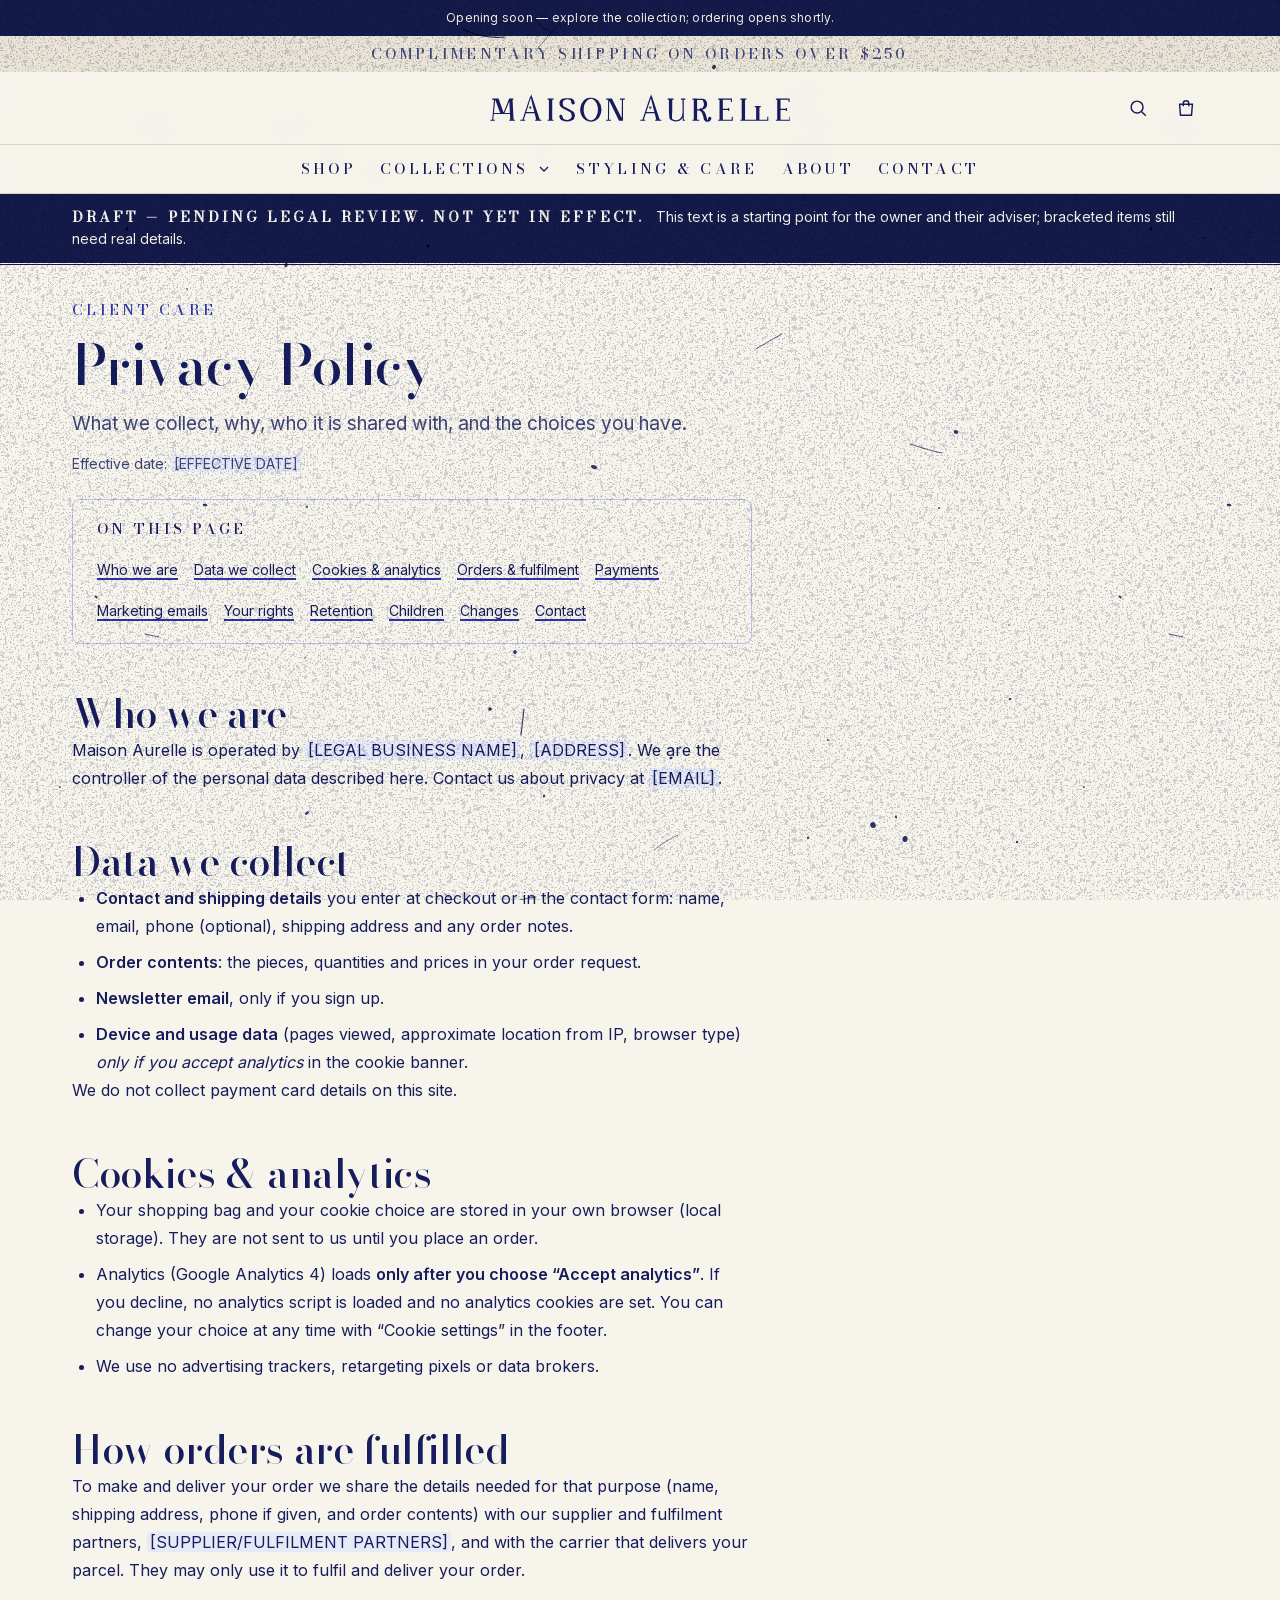
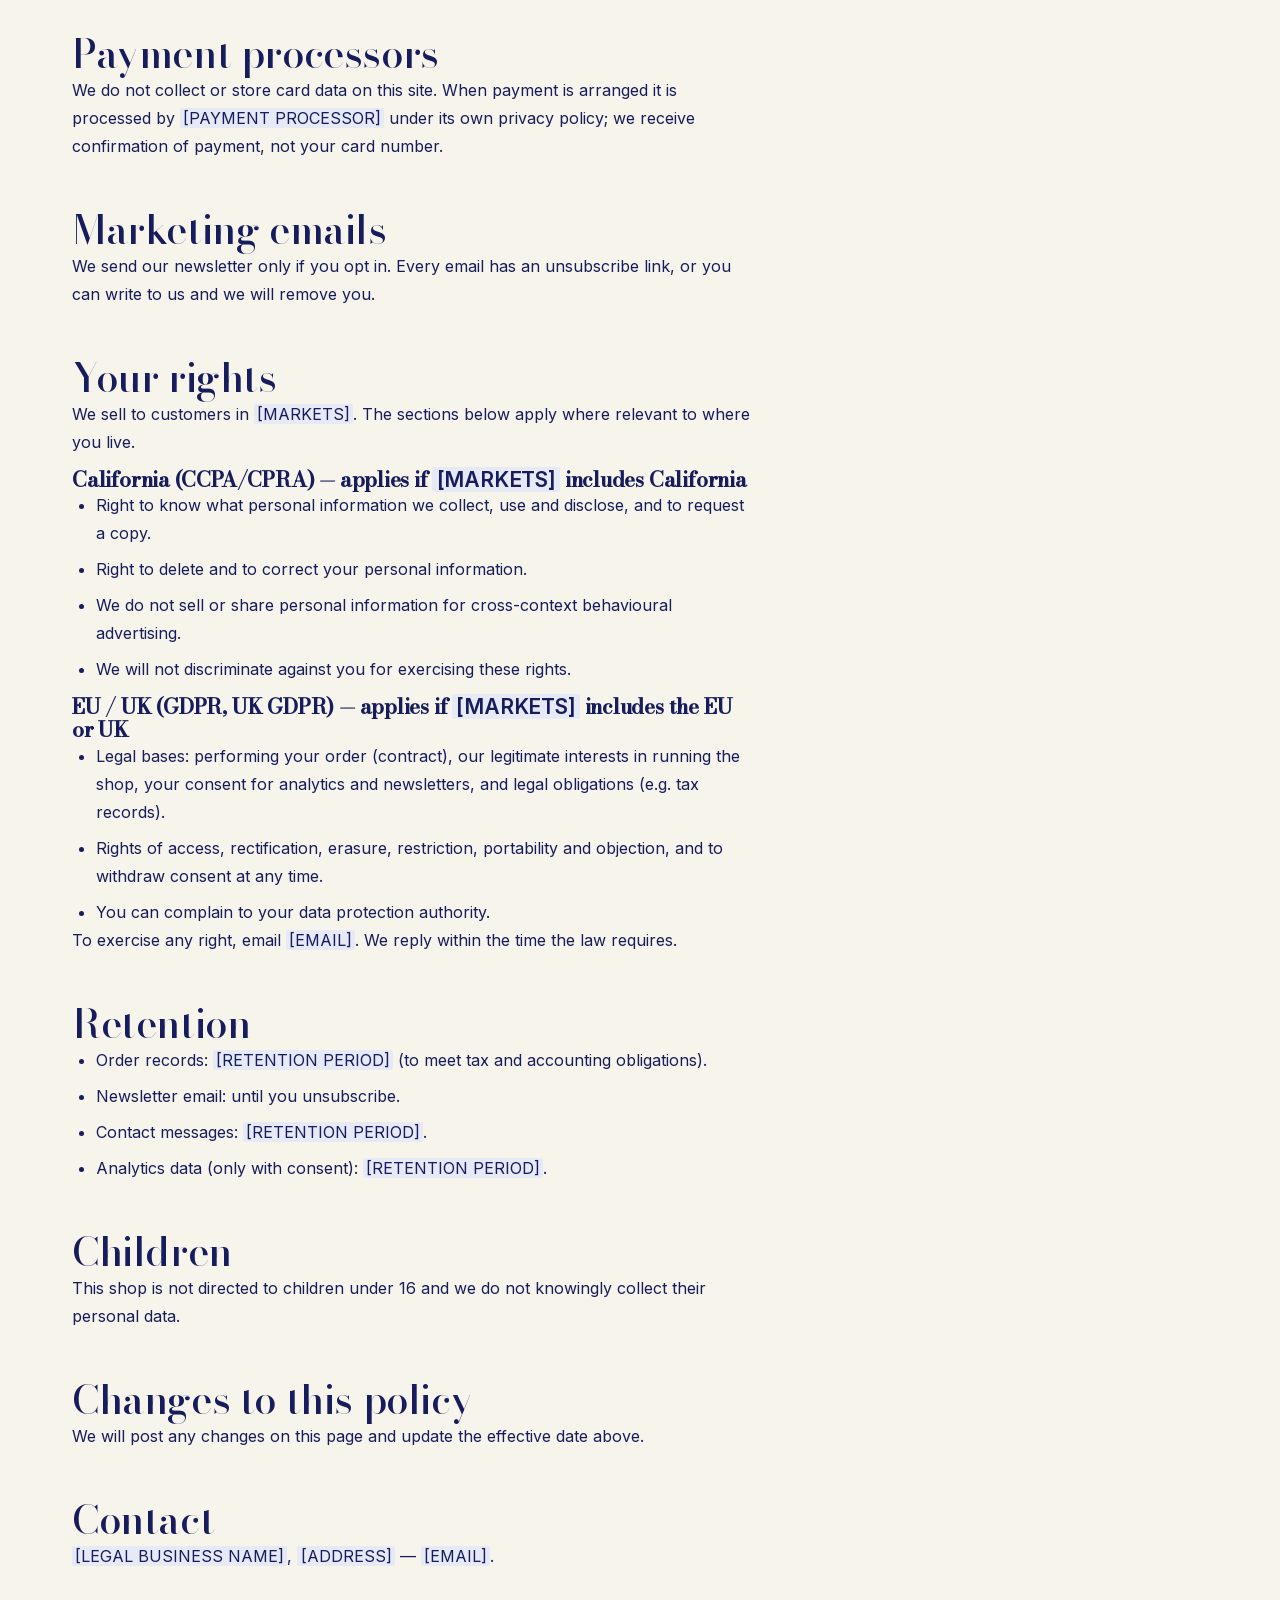
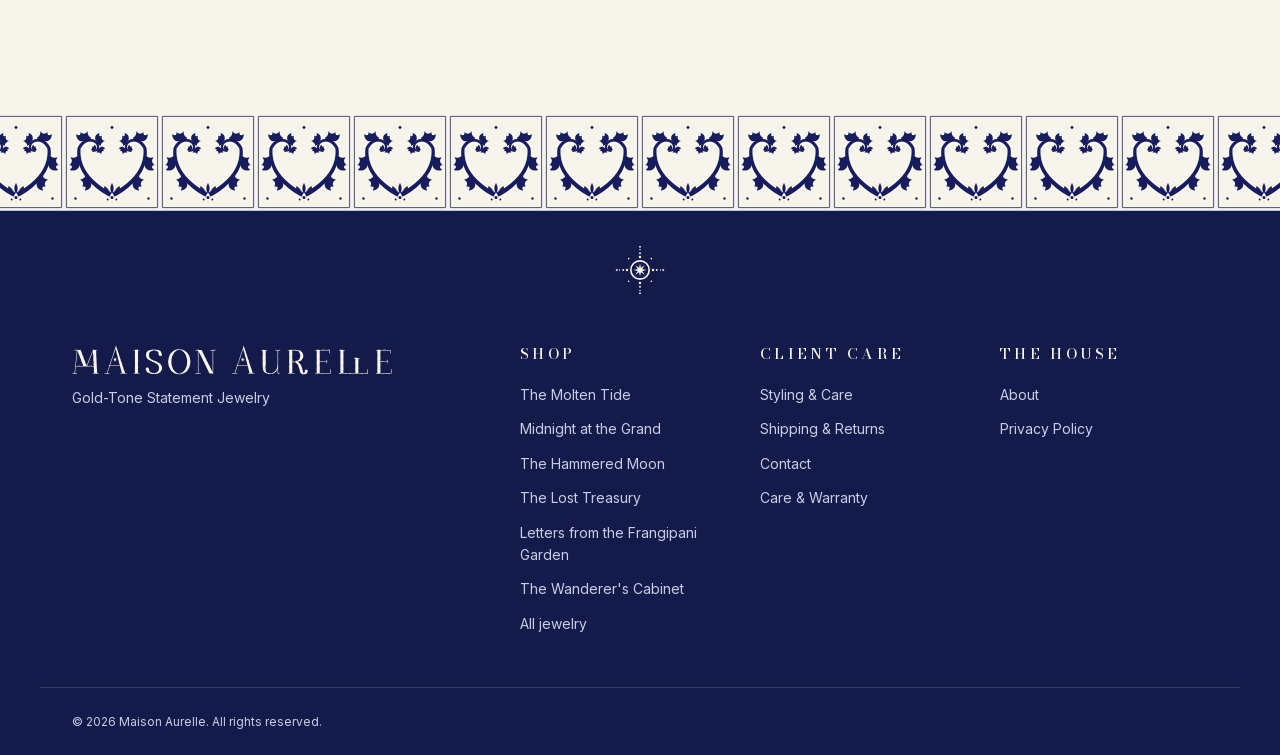
==== privacy.html @ 1a31772e "Maison Aurelle storefront: The Gilded Hour (pre-launch, ordering closed, noindex) Co-Authored-By: Cl" ====
<!doctype html>
<html lang="en" data-theme="cobalt">
<head>
  <meta charset="utf-8">
  <meta name="viewport" content="width=device-width, initial-scale=1">
  <meta name="robots" content="noindex, nofollow" data-indexable-lock>
  <!-- Draft: remove this noindex (and the banner below) when config.privacyDraft is set to false after legal review -->
  <meta name="robots" content="noindex" data-privacy-draft>
  <title>Privacy Policy | Maison Aurelle</title>
  <meta name="description" content="How Maison Aurelle handles your data: what we collect for orders and newsletters, cookie and analytics consent, your privacy rights and how to reach us.">
  <meta property="og:site_name" content="Maison Aurelle">
  <meta property="og:title" content="Privacy Policy | Maison Aurelle">
  <meta property="og:description" content="How Maison Aurelle handles your data: what we collect for orders and newsletters, cookie and analytics consent, your privacy rights and how to reach us.">
  <meta property="og:type" content="website">
  <meta property="og:image" content="assets/img/og-image.png">
  <meta property="og:image:width" content="1200">
  <meta property="og:image:height" content="630">
  <meta property="og:image:alt" content="Maison Aurelle — gold-tone statement jewelry">
  <meta name="twitter:card" content="summary_large_image">
  <meta name="twitter:image" content="assets/img/og-image.png">
  <meta name="twitter:title" content="Privacy Policy | Maison Aurelle">
  <meta name="twitter:description" content="How Maison Aurelle handles your data: what we collect for orders and newsletters, cookie and analytics consent, your privacy rights and how to reach us.">
  <meta name="theme-color" content="#F7F4EC">
  <link rel="icon" href="favicon.ico" sizes="any">
  <link rel="icon" type="image/png" sizes="32x32" href="favicon-32x32.png">
  <link rel="icon" type="image/png" sizes="16x16" href="favicon-16x16.png">
  <link rel="apple-touch-icon" sizes="180x180" href="apple-touch-icon.png">
  <link rel="manifest" href="site.webmanifest">
  <!-- Self-hosted fonts (assets/css/fonts.css); the two used above the fold are preloaded. -->
  <link rel="preload" as="font" type="font/woff2" href="assets/fonts/bodoni-moda-latin.woff2" crossorigin>
  <link rel="preload" as="font" type="font/woff2" href="assets/fonts/inter-latin.woff2" crossorigin>
  <link rel="stylesheet" href="assets/css/fonts.css">
  <link rel="stylesheet" href="assets/css/tokens.css">
  <link rel="stylesheet" href="assets/css/styles.css">
</head>
<body data-description="How Maison Aurelle handles your data: what we collect for orders and newsletters, cookie and analytics consent, your privacy rights and how to reach us." data-page="privacy" data-title="Privacy Policy">
  <!-- riso print filters (design lead) -->
  <svg xmlns="http://www.w3.org/2000/svg" width="0" height="0" style="position:absolute" aria-hidden="true">
  <filter id="riso-duotone" x="0" y="0" width="100%" height="100%" color-interpolation-filters="sRGB">
    <!-- luminance -->
    <feColorMatrix type="matrix" values="0.2126 0.7152 0.0722 0 0  0.2126 0.7152 0.0722 0 0  0.2126 0.7152 0.0722 0 0  0 0 0 1 0" result="gray"/>
    <!-- edge branch: Laplacian on gray and on inverted gray (both edge signs), threshold, dilate -->
    <feConvolveMatrix in="gray" order="3" kernelMatrix="-1 -1 -1 -1 8 -1 -1 -1 -1" divisor="1" bias="0" preserveAlpha="true" edgeMode="duplicate" result="e1"/>
    <feColorMatrix in="gray" type="matrix" values="-1 0 0 0 1  0 -1 0 0 1  0 0 -1 0 1  0 0 0 1 0" result="inv"/>
    <feConvolveMatrix in="inv" order="3" kernelMatrix="-1 -1 -1 -1 8 -1 -1 -1 -1" divisor="1" bias="0" preserveAlpha="true" edgeMode="duplicate" result="e2"/>
    <feComposite in="e1" in2="e2" operator="arithmetic" k1="0" k2="1" k3="1" k4="0" result="edges"/>
    <feColorMatrix in="edges" type="matrix" values="0 0 0 0 0  0 0 0 0 0  0 0 0 0 0  7 0 0 0 -0.55" result="edgeA"/>
    <feMorphology in="edgeA" operator="dilate" radius="0.7" result="edgeD"/>
    <!-- halftone mids branch -->
    <feColorMatrix in="SourceGraphic" type="matrix" values="0 0 0 0 0  0 0 0 0 0  0 0 0 0 0  -0.2126 -0.7152 -0.0722 0 1" result="inkmask"/>
    <feComponentTransfer in="inkmask" result="levels"><feFuncA type="table" tableValues="0 0 0.06 0.3 0.62 0.82 0.93 1 1 1 1"/></feComponentTransfer>
    <feTurbulence type="fractalNoise" baseFrequency="0.9" numOctaves="2" seed="3" stitchTiles="stitch" result="noise"/>
    <feColorMatrix in="noise" type="matrix" values="0 0 0 0 0  0 0 0 0 0  0 0 0 0 0  0 0 0 3 -0.9" result="dots"/>
    <feComposite in="levels" in2="dots" operator="arithmetic" k1="0" k2="1" k3="0.6" k4="-0.3" result="screened"/>
    <feComponentTransfer in="screened" result="thresh"><feFuncA type="table" tableValues="0 0 0.3 1 1"/></feComponentTransfer>
    <!-- contours + dots -->
    <feComposite in="edgeD" in2="thresh" operator="arithmetic" k1="0" k2="1" k3="1" k4="0" result="inkmap"/>
    <feFlood flood-color="currentColor" result="ink"/>
    <feComposite in="ink" in2="inkmap" operator="in"/>
  </filter>
  <filter id="riso-duotone-cobalt" x="0" y="0" width="100%" height="100%" color-interpolation-filters="sRGB">
    <!-- luminance -->
    <feColorMatrix type="matrix" values="0.2126 0.7152 0.0722 0 0  0.2126 0.7152 0.0722 0 0  0.2126 0.7152 0.0722 0 0  0 0 0 1 0" result="gray"/>
    <!-- edge branch: Laplacian on gray and on inverted gray (both edge signs), threshold, dilate -->
    <feConvolveMatrix in="gray" order="3" kernelMatrix="-1 -1 -1 -1 8 -1 -1 -1 -1" divisor="1" bias="0" preserveAlpha="true" edgeMode="duplicate" result="e1"/>
    <feColorMatrix in="gray" type="matrix" values="-1 0 0 0 1  0 -1 0 0 1  0 0 -1 0 1  0 0 0 1 0" result="inv"/>
    <feConvolveMatrix in="inv" order="3" kernelMatrix="-1 -1 -1 -1 8 -1 -1 -1 -1" divisor="1" bias="0" preserveAlpha="true" edgeMode="duplicate" result="e2"/>
    <feComposite in="e1" in2="e2" operator="arithmetic" k1="0" k2="1" k3="1" k4="0" result="edges"/>
    <feColorMatrix in="edges" type="matrix" values="0 0 0 0 0  0 0 0 0 0  0 0 0 0 0  7 0 0 0 -0.55" result="edgeA"/>
    <feMorphology in="edgeA" operator="dilate" radius="0.7" result="edgeD"/>
    <!-- halftone mids branch -->
    <feColorMatrix in="SourceGraphic" type="matrix" values="0 0 0 0 0  0 0 0 0 0  0 0 0 0 0  -0.2126 -0.7152 -0.0722 0 1" result="inkmask"/>
    <feComponentTransfer in="inkmask" result="levels"><feFuncA type="table" tableValues="0 0 0.06 0.3 0.62 0.82 0.93 1 1 1 1"/></feComponentTransfer>
    <feTurbulence type="fractalNoise" baseFrequency="0.9" numOctaves="2" seed="3" stitchTiles="stitch" result="noise"/>
    <feColorMatrix in="noise" type="matrix" values="0 0 0 0 0  0 0 0 0 0  0 0 0 0 0  0 0 0 3 -0.9" result="dots"/>
    <feComposite in="levels" in2="dots" operator="arithmetic" k1="0" k2="1" k3="0.6" k4="-0.3" result="screened"/>
    <feComponentTransfer in="screened" result="thresh"><feFuncA type="table" tableValues="0 0 0.3 1 1"/></feComponentTransfer>
    <!-- contours + dots -->
    <feComposite in="edgeD" in2="thresh" operator="arithmetic" k1="0" k2="1" k3="1" k4="0" result="inkmap"/>
    <feFlood flood-color="#2B35A8" result="ink"/>
    <feComposite in="ink" in2="inkmap" operator="in"/>
  </filter>
  <filter id="riso-duotone-ink" x="0" y="0" width="100%" height="100%" color-interpolation-filters="sRGB">
    <!-- luminance -->
    <feColorMatrix type="matrix" values="0.2126 0.7152 0.0722 0 0  0.2126 0.7152 0.0722 0 0  0.2126 0.7152 0.0722 0 0  0 0 0 1 0" result="gray"/>
    <!-- edge branch: Laplacian on gray and on inverted gray (both edge signs), threshold, dilate -->
    <feConvolveMatrix in="gray" order="3" kernelMatrix="-1 -1 -1 -1 8 -1 -1 -1 -1" divisor="1" bias="0" preserveAlpha="true" edgeMode="duplicate" result="e1"/>
    <feColorMatrix in="gray" type="matrix" values="-1 0 0 0 1  0 -1 0 0 1  0 0 -1 0 1  0 0 0 1 0" result="inv"/>
    <feConvolveMatrix in="inv" order="3" kernelMatrix="-1 -1 -1 -1 8 -1 -1 -1 -1" divisor="1" bias="0" preserveAlpha="true" edgeMode="duplicate" result="e2"/>
    <feComposite in="e1" in2="e2" operator="arithmetic" k1="0" k2="1" k3="1" k4="0" result="edges"/>
    <feColorMatrix in="edges" type="matrix" values="0 0 0 0 0  0 0 0 0 0  0 0 0 0 0  7 0 0 0 -0.55" result="edgeA"/>
    <feMorphology in="edgeA" operator="dilate" radius="0.7" result="edgeD"/>
    <!-- halftone mids branch -->
    <feColorMatrix in="SourceGraphic" type="matrix" values="0 0 0 0 0  0 0 0 0 0  0 0 0 0 0  -0.2126 -0.7152 -0.0722 0 1" result="inkmask"/>
    <feComponentTransfer in="inkmask" result="levels"><feFuncA type="table" tableValues="0 0 0.06 0.3 0.62 0.82 0.93 1 1 1 1"/></feComponentTransfer>
    <feTurbulence type="fractalNoise" baseFrequency="0.9" numOctaves="2" seed="3" stitchTiles="stitch" result="noise"/>
    <feColorMatrix in="noise" type="matrix" values="0 0 0 0 0  0 0 0 0 0  0 0 0 0 0  0 0 0 3 -0.9" result="dots"/>
    <feComposite in="levels" in2="dots" operator="arithmetic" k1="0" k2="1" k3="0.6" k4="-0.3" result="screened"/>
    <feComponentTransfer in="screened" result="thresh"><feFuncA type="table" tableValues="0 0 0.3 1 1"/></feComponentTransfer>
    <!-- contours + dots -->
    <feComposite in="edgeD" in2="thresh" operator="arithmetic" k1="0" k2="1" k3="1" k4="0" result="inkmap"/>
    <feFlood flood-color="#17161A" result="ink"/>
    <feComposite in="ink" in2="inkmap" operator="in"/>
  </filter>
  <filter id="riso-grain-ink" x="0" y="0" width="100%" height="100%" color-interpolation-filters="sRGB">
    <feColorMatrix type="matrix" values="0 0 0 0 0  0 0 0 0 0  0 0 0 0 0  -0.2126 -0.7152 -0.0722 0 1" result="inkmask"/>
    <feComponentTransfer in="inkmask" result="levels"><feFuncA type="table" tableValues="0 0 0.08 0.6 1 1"/></feComponentTransfer>
    <feTurbulence type="fractalNoise" baseFrequency=".9" numOctaves="3" seed="9" stitchTiles="stitch" result="n"/>
    <feColorMatrix in="n" type="matrix" values="0 0 0 0 0  0 0 0 0 0  0 0 0 0 0  0 0 0 -3 2.2" result="holes"/>
    <feComposite in="levels" in2="holes" operator="in" result="speckled"/>
    <feFlood flood-color="currentColor" result="ink"/>
    <feComposite in="ink" in2="speckled" operator="in"/>
  </filter>
  <filter id="riso-rough" x="-2%" y="-5%" width="104%" height="110%">
    <feTurbulence type="fractalNoise" baseFrequency=".08" numOctaves="2" seed="4" result="n"/>
    <feDisplacementMap in="SourceGraphic" in2="n" scale="1.5" xChannelSelector="R" yChannelSelector="G"/>
  </filter>
</svg>
  <a class="skip-link" href="#main">Skip to content</a>
  <!-- Static so nothing is inserted above the page after first paint (no layout shift); layout.js keeps the text in sync with config.js -->
  <div class="notice-bar" role="region" aria-label="Store notice"><div class="container">Opening soon — explore the collection; ordering opens shortly.</div></div>
  <p class="announce" role="region" aria-label="Shipping offer">Complimentary shipping on orders over $250</p>
  <header id="site-header" class="site-header">
    <noscript>
      <div class="noscript-header">
        <a class="noscript-brand" href="index.html"><img src="assets/img/logo-wordmark.svg" alt="Maison Aurelle" width="302" height="28"></a>
        <nav aria-label="Primary"><a href="shop.html">Shop</a><a href="about.html">About</a><a href="contact.html">Contact</a></nav>
        <p>Please enable JavaScript to use the shopping bag.</p>
      </div>
    </noscript>
  </header>

  <main id="main" tabindex="-1">
    <div class="draft-banner" role="note" data-privacy-draft>
      <div class="container"><strong>DRAFT — pending legal review. Not yet in effect.</strong> This text is a starting point for the owner and their adviser; bracketed items still need real details.</div>
    </div>
    <div class="container">
      <div class="page-head">
        <p class="eyebrow">Client care</p>
        <h1>Privacy Policy</h1>
        <p class="lead">What we collect, why, who it is shared with, and the choices you have.</p>
        <p class="text-muted text-sm">Effective date: <span data-legal="effectiveDate">[EFFECTIVE DATE]</span></p>
      </div>

      <!-- OWNER: review every section with a legal adviser before launch. Bracketed values come from config.legal. -->
      <div class="prose" style="padding-bottom: var(--space-7)">
        <nav class="toc" aria-label="On this page">
          <p class="toc__title">On this page</p>
          <ol>
            <li><a href="#who">Who we are</a></li>
            <li><a href="#collect">Data we collect</a></li>
            <li><a href="#cookies">Cookies &amp; analytics</a></li>
            <li><a href="#fulfilment">Orders &amp; fulfilment</a></li>
            <li><a href="#payments">Payments</a></li>
            <li><a href="#marketing">Marketing emails</a></li>
            <li><a href="#rights">Your rights</a></li>
            <li><a href="#retention">Retention</a></li>
            <li><a href="#children">Children</a></li>
            <li><a href="#changes">Changes</a></li>
            <li><a href="#contact">Contact</a></li>
          </ol>
        </nav>

        <section id="who" class="policy-section" aria-labelledby="who-title">
          <h2 id="who-title">Who we are</h2>
          <p><span data-store-name>Maison Aurelle</span> is operated by <span data-legal="businessName">[LEGAL BUSINESS NAME]</span>, <span data-legal="address">[ADDRESS]</span>. We are the controller of the personal data described here. Contact us about privacy at <span data-legal="privacyEmail">[EMAIL]</span>.</p>
        </section>

        <section id="collect" class="policy-section" aria-labelledby="collect-title">
          <h2 id="collect-title">Data we collect</h2>
          <ul>
            <li><strong>Contact and shipping details</strong> you enter at checkout or in the contact form: name, email, phone (optional), shipping address and any order notes.</li>
            <li><strong>Order contents</strong>: the pieces, quantities and prices in your order request.</li>
            <li><strong>Newsletter email</strong>, only if you sign up.</li>
            <li><strong>Device and usage data</strong> (pages viewed, approximate location from IP, browser type) <em>only if you accept analytics</em> in the cookie banner.</li>
          </ul>
          <p>We do not collect payment card details on this site.</p>
        </section>

        <section id="cookies" class="policy-section" aria-labelledby="cookies-title">
          <h2 id="cookies-title">Cookies &amp; analytics</h2>
          <ul>
            <li>Your shopping bag and your cookie choice are stored in your own browser (local storage). They are not sent to us until you place an order.</li>
            <li>Analytics (Google Analytics 4) loads <strong>only after you choose “Accept analytics”</strong>. If you decline, no analytics script is loaded and no analytics cookies are set. You can change your choice at any time with “Cookie settings” in the footer.</li>
            <li>We use no advertising trackers, retargeting pixels or data brokers.</li>
          </ul>
        </section>

        <section id="fulfilment" class="policy-section" aria-labelledby="fulfilment-title">
          <h2 id="fulfilment-title">How orders are fulfilled</h2>
          <p>To make and deliver your order we share the details needed for that purpose (name, shipping address, phone if given, and order contents) with our supplier and fulfilment partners, <span data-legal="fulfilmentPartners">[SUPPLIER/FULFILMENT PARTNERS]</span>, and with the carrier that delivers your parcel. They may only use it to fulfil and deliver your order.</p>
        </section>

        <section id="payments" class="policy-section" aria-labelledby="payments-title">
          <h2 id="payments-title">Payment processors</h2>
          <p>We do not collect or store card data on this site. When payment is arranged it is processed by <span data-legal="paymentProcessor">[PAYMENT PROCESSOR]</span> under its own privacy policy; we receive confirmation of payment, not your card number.</p>
        </section>

        <section id="marketing" class="policy-section" aria-labelledby="marketing-title">
          <h2 id="marketing-title">Marketing emails</h2>
          <p>We send our newsletter only if you opt in. Every email has an unsubscribe link, or you can write to us and we will remove you.</p>
        </section>

        <section id="rights" class="policy-section" aria-labelledby="rights-title">
          <h2 id="rights-title">Your rights</h2>
          <p>We sell to customers in <span data-legal="markets">[MARKETS]</span>. The sections below apply where relevant to where you live.</p>
          <h3>California (CCPA/CPRA) — applies if <span data-legal="markets">[MARKETS]</span> includes California</h3>
          <ul>
            <li>Right to know what personal information we collect, use and disclose, and to request a copy.</li>
            <li>Right to delete and to correct your personal information.</li>
            <li>We do not sell or share personal information for cross-context behavioural advertising.</li>
            <li>We will not discriminate against you for exercising these rights.</li>
          </ul>
          <h3>EU / UK (GDPR, UK GDPR) — applies if <span data-legal="markets">[MARKETS]</span> includes the EU or UK</h3>
          <ul>
            <li>Legal bases: performing your order (contract), our legitimate interests in running the shop, your consent for analytics and newsletters, and legal obligations (e.g. tax records).</li>
            <li>Rights of access, rectification, erasure, restriction, portability and objection, and to withdraw consent at any time.</li>
            <li>You can complain to your data protection authority.</li>
          </ul>
          <p>To exercise any right, email <span data-legal="privacyEmail">[EMAIL]</span>. We reply within the time the law requires.</p>
        </section>

        <section id="retention" class="policy-section" aria-labelledby="retention-title">
          <h2 id="retention-title">Retention</h2>
          <ul>
            <li>Order records: <span data-legal="retentionOrders">[RETENTION PERIOD]</span> (to meet tax and accounting obligations).</li>
            <li>Newsletter email: until you unsubscribe.</li>
            <li>Contact messages: <span data-legal="retentionMessages">[RETENTION PERIOD]</span>.</li>
            <li>Analytics data (only with consent): <span data-legal="retentionAnalytics">[RETENTION PERIOD]</span>.</li>
          </ul>
        </section>

        <section id="children" class="policy-section" aria-labelledby="children-title">
          <h2 id="children-title">Children</h2>
          <p>This shop is not directed to children under 16 and we do not knowingly collect their personal data.</p>
        </section>

        <section id="changes" class="policy-section" aria-labelledby="changes-title">
          <h2 id="changes-title">Changes to this policy</h2>
          <p>We will post any changes on this page and update the effective date above.</p>
        </section>

        <section id="contact" class="policy-section" aria-labelledby="contact-title">
          <h2 id="contact-title">Contact</h2>
          <p><span data-legal="businessName">[LEGAL BUSINESS NAME]</span>, <span data-legal="address">[ADDRESS]</span> — <span data-legal="privacyEmail">[EMAIL]</span>.</p>
        </section>
      </div>
    </div>
  </main>

  <footer id="site-footer"></footer>

  <script defer src="assets/js/config.js"></script>
  <script defer src="assets/js/collections.js"></script>
  <script defer src="assets/js/products.js"></script>
  <script defer src="assets/js/utils.js"></script>
  <script defer src="assets/js/catalog.js"></script>
  <script defer src="assets/js/cart.js"></script>
  <script defer src="assets/js/forms.js"></script>
  <script defer src="assets/js/layout.js"></script>
  <script defer src="assets/js/analytics.js"></script>
</body>
</html>
---- assets/css/fonts.css ----
/* Self-hosted web fonts (basic-latin subsets), served from this site so they can be preloaded reliably.
   Bodoni Moda, Inter and Monsieur La Doulaise are licensed under the SIL Open Font License 1.1 (https://openfontlicense.org).
   Bodoni Moda and Inter are variable fonts: one file covers every weight (and Bodoni's optical-size axis).
   Characters outside basic latin fall back to the next font in each stack. */
@font-face { font-family: "Bodoni Moda"; font-style: normal; font-weight: 400 500; font-display: swap; src: url("../fonts/bodoni-moda-latin.woff2") format("woff2"); unicode-range: U+0000-00FF, U+0131, U+0152-0153, U+02BB-02BC, U+02C6, U+02DA, U+02DC, U+0304, U+0308, U+0329, U+2000-206F, U+20AC, U+2122, U+2191, U+2193, U+2212, U+2215, U+FEFF, U+FFFD; }
@font-face { font-family: "Bodoni Moda"; font-style: italic; font-weight: 400; font-display: swap; src: url("../fonts/bodoni-moda-italic-latin.woff2") format("woff2"); unicode-range: U+0000-00FF, U+0131, U+0152-0153, U+02BB-02BC, U+02C6, U+02DA, U+02DC, U+0304, U+0308, U+0329, U+2000-206F, U+20AC, U+2122, U+2191, U+2193, U+2212, U+2215, U+FEFF, U+FFFD; }
@font-face { font-family: "Inter"; font-style: normal; font-weight: 400 600; font-display: swap; src: url("../fonts/inter-latin.woff2") format("woff2"); unicode-range: U+0000-00FF, U+0131, U+0152-0153, U+02BB-02BC, U+02C6, U+02DA, U+02DC, U+0304, U+0308, U+0329, U+2000-206F, U+20AC, U+2122, U+2191, U+2193, U+2212, U+2215, U+FEFF, U+FFFD; }
@font-face { font-family: "Monsieur La Doulaise"; font-style: normal; font-weight: 400; font-display: swap; src: url("../fonts/monsieur-la-doulaise-latin.woff2") format("woff2"); unicode-range: U+0000-00FF, U+0131, U+0152-0153, U+02BB-02BC, U+02C6, U+02DA, U+02DC, U+0304, U+0308, U+0329, U+2000-206F, U+20AC, U+2122, U+2191, U+2193, U+2212, U+2215, U+FEFF, U+FFFD; }
---- assets/css/tokens.css ----
/* ==========================================================================
   Maison Aurelle — Design Tokens  (theme: "Riso Lisbon" — cobalt on paper)
   Single source of truth for color, type, space, radii, shadows, z, motion.
   Contains ONLY tokens + reset-level base. No component CSS lives here.
   Token NAMES are stable across themes; only values change. The --color-gold-*
   names are kept for compatibility and now point at cobalt tints.
   ========================================================================== */

:root {
  color-scheme: light;

  /* ---- Color: surfaces (riso paper) ------------------------------------ */
  --color-bg:            #F7F4EC;   /* paper white                          */
  --color-surface:       #F1EDE2;   /* cards, panels, drawer                */
  --color-surface-2:     #E9E4D6;   /* tiles, hover fills, subtle sections  */
  --color-surface-inv:   #141A4A;   /* footer / inverted band (deep cobalt) */

  /* ---- Color: text ------------------------------------------------------ */
  --color-ink:           #171D5C;   /* cobalt-black: 13.98:1 on bg          */
  --color-ink-muted:     #3F4677;   /* cobalt-grey:   8.12:1 on bg          */
  --color-ink-subtle:    #555C8A;   /*                5.82:1 on bg, 5.47 surface */
  --color-ink-inv:       #F7F4EC;   /* 14.97:1 on surface-inv               */
  --color-ink-inv-muted: #C9CDE6;   /* 10.47:1 on surface-inv               */

  /* ---- Color: cobalt scale (primary) ---------------------------------- */
  --color-cobalt-900:    #141A4A;
  --color-cobalt-800:    #232C8F;   /* primary hover; paper on it 10.45:1   */
  --color-cobalt-700:    #2B35A8;   /* PRIMARY: text, links, fills 8.77:1   */
  --color-cobalt-500:    #3A47C2;   /* decorative strokes/ornaments 6.68:1  */
  --color-cobalt-300:    #7B85CC;   /* input borders, UI edges 3.15:1       */
  --color-cobalt-200:    #B9C0E8;   /* hairlines, dividers (non-text)       */
  --color-cobalt-100:    #E6E9F6;   /* tints, badge bg, card wash           */

  /* ---- Compatibility aliases (old gold names -> cobalt) ---------------- */
  --color-gold-100:      var(--color-cobalt-100);
  --color-gold-200:      var(--color-cobalt-200);
  --color-gold-500:      var(--color-cobalt-500);
  --color-gold-700:      var(--color-cobalt-700);
  --color-gold-800:      var(--color-cobalt-800);
  /* true gold survives only as a tiny tertiary (e.g. a 4px dot, a gem glint) */
  --color-tertiary-gold: #B08D45;

  /* ---- Color: blush secondary (select bands only) --------------------- */
  --color-blush:         #F6C9D0;   /* newsletter band, notice bar, Sale    */
  --color-blush-deep:    #EFB3BD;   /* blush hover / pressed                */
  --color-on-blush:      #1B1B1F;   /* ink-black text on blush 11.60:1      */
  --color-blush-ink:     #1B1B1F;   /* button fill on blush bands           */
  --color-on-blush-muted:#5A5560;   /* 4.89:1 on blush (small text ok)      */

  /* ---- Color: image wells (product photos are shot on white; every page family keeps them white) ---- */
  --color-well:          #FFFFFF;

  /* ---- Color: borders --------------------------------------------------- */
  --color-border:        #DAD5C8;   /* paper hairlines (non-interactive)    */
  --color-border-cobalt: var(--color-cobalt-200);  /* card well hairline    */
  --color-border-strong: var(--color-cobalt-300);  /* inputs, 3.15:1        */

  /* ---- Color: semantic -------------------------------------------------- */
  --color-error:         #9B3B2E;   /* 6.25:1 on bg; 4.64:1 on blush        */
  --color-error-bg:      #F8E9E6;
  --color-success:       #2F6B45;   /* 5.77:1 on bg                         */
  --color-success-bg:    #E6F0E9;
  --color-warning:       #8A5A12;   /* 5.38:1 on bg                         */
  --color-warning-bg:    #F8EEDC;

  /* ---- Color: interactive aliases -------------------------------------- */
  --color-primary:            var(--color-cobalt-700);
  --color-primary-hover:      var(--color-cobalt-800);
  --color-primary-active:     var(--color-cobalt-900);
  --color-on-primary:         var(--color-ink-inv);
  --color-focus:              var(--color-cobalt-700);
  --color-overlay:            rgb(20 26 74 / 0.45);

  /* ---- Typography ------------------------------------------------------ */
  /* Didone for headings and spaced caps; copperplate script for display words; Inter body. */
  --font-display: "Bodoni Moda", "Bodoni 72", "Didot", "Times New Roman", serif;
  --font-caps:    "Bodoni Moda", "Bodoni 72", "Didot", "Times New Roman", serif; /* uppercase + --ls-caps */
  --font-script:  "Monsieur La Doulaise", "Snell Roundhand", "Apple Chancery", cursive;
  --font-body:    "Inter", system-ui, -apple-system, "Segoe UI", Roboto, sans-serif;
  --font-caption: "Inter", "Helvetica Neue", Helvetica, Arial, sans-serif;    /* the poster's small caption line */

  --fw-regular: 400;
  --fw-medium:  500;
  --fw-semibold: 600;

  /* Fluid type scale: min at 360px viewport, max at 1200px. */
  --fs-display: clamp(2.75rem, 1.9rem + 3.8vw, 5rem);      /* 44 → 80  hero only */
  --fs-script:  clamp(3.5rem, 2.2rem + 5.8vw, 7rem);       /* 56 → 112 script word */
  --fs-script-sm: clamp(2rem, 1.6rem + 1.8vw, 2.75rem);    /* 32 → 44 section eyebrow words */
  --fs-h1:      clamp(2.25rem, 1.65rem + 2.7vw, 3.5rem);   /* 36 → 56 */
  --fs-h2:      clamp(1.75rem, 1.4rem + 1.6vw, 2.5rem);    /* 28 → 40 */
  --fs-h3:      clamp(1.375rem, 1.2rem + 0.8vw, 1.75rem);  /* 22 → 28 */
  --fs-h4:      clamp(1.125rem, 1.05rem + 0.35vw, 1.3125rem); /* 18 → 21 */
  --fs-h5:      1.0625rem;                                   /* 17 */
  --fs-h6:      0.9375rem;                                   /* 15 */
  --fs-lead:    clamp(1.0625rem, 1rem + 0.3vw, 1.1875rem);  /* 17 → 19 */
  --fs-body:    1rem;                                        /* 16 */
  --fs-small:   0.875rem;                                    /* 14 */
  --fs-xs:      0.75rem;                                     /* 12 */
  --fs-eyebrow: 0.75rem;                                     /* 12, tracked caps */
  --fs-caps:    0.9375rem;                                   /* 15, Cormorant spaced caps nav/labels */

  --lh-tight:   1.1;
  --lh-snug:    1.25;
  --lh-body:    1.6;
  --lh-loose:   1.75;
  --lh-script:  1.0;

  --ls-eyebrow: 0.14em;
  --ls-caps:    0.22em;
  --ls-button:  0.06em;
  --ls-display: -0.01em;

  /* ---- Spacing (4px base) --------------------------------------------- */
  --space-1:  0.25rem;   /*  4 */
  --space-2:  0.5rem;    /*  8 */
  --space-3:  0.75rem;   /* 12 */
  --space-4:  1rem;      /* 16 */
  --space-5:  1.5rem;    /* 24 */
  --space-6:  2rem;      /* 32 */
  --space-7:  3rem;      /* 48 */
  --space-8:  4rem;      /* 64 */
  --space-9:  6rem;      /* 96 */
  --space-10: 8rem;      /* 128 */
  --space-section: clamp(3rem, 2rem + 5vw, 6rem);  /* vertical rhythm between sections */

  /* ---- Layout ---------------------------------------------------------- */
  --container-max: 1200px;
  --container-narrow: 720px;
  --gutter: clamp(1rem, 0.5rem + 2vw, 2rem);   /* 16 → 32 */
  --header-height: 72px;
  --header-height-compact: 60px;

  /* ---- Ornament sizing (see THEME_RISO.md) ----------------------------- */
  --tile-size: clamp(56px, 4vw + 40px, 96px);   /* one azulejo tile on screen */
  --strip-height: calc(var(--tile-size) * 0.75);

  /* ---- Radii ----------------------------------------------------------- */
  --radius-xs: 2px;
  --radius-sm: 4px;
  --radius-md: 8px;
  --radius-lg: 14px;
  --radius-pill: 999px;

  /* ---- Shadows (cobalt-tinted, low opacity) --------------------------- */
  --shadow-1: 0 1px 2px rgb(23 29 92 / 0.06), 0 1px 1px rgb(23 29 92 / 0.04);
  --shadow-2: 0 4px 12px rgb(23 29 92 / 0.08), 0 1px 3px rgb(23 29 92 / 0.05);
  --shadow-3: 0 12px 32px rgb(23 29 92 / 0.12), 0 2px 6px rgb(23 29 92 / 0.06);
  --shadow-4: 0 24px 64px rgb(23 29 92 / 0.18), 0 4px 12px rgb(23 29 92 / 0.08);
  --shadow-focus: 0 0 0 3px rgb(43 53 168 / 0.28);

  /* ---- Bare RGB channels for rgba() composition ------------------------ */
  --color-ink-rgb: 23 29 92;      /* = --color-ink   (use: rgb(var(--color-ink-rgb) / .12)) */
  --color-bg-rgb:  247 244 236;   /* = --color-bg */

  /* ---- Print grain overlays (ink-coloured dust on transparent) --------- */
  --grain-opacity: 0.22;          /* heavy film grain, body::before */
  --grain-url:  url("../img/grain.svg");   /* 512px tile, fill=currentColor */
  --speck-opacity: 0.9;           /* sparse dust/hairs, body::after */
  --speck-url:  url("../img/specks.svg");  /* 1024px tile, fill=currentColor */

  /* ---- Z-index --------------------------------------------------------- */
  --z-base:     0;
  --z-raised:   10;
  --z-sticky:   100;
  --z-dropdown: 200;
  --z-overlay:  300;
  --z-drawer:   400;
  --z-modal:    500;
  --z-toast:    600;
  /* Print grain sits above paper, section backgrounds, cards and text, but BELOW photos and all floating UI.
     Photos (<img>) are lifted to --z-photo so they always print clean; header, menus, drawer, banners stay above. */
  --z-grain:    50;
  --z-photo:    60;
  --z-over-photo: 61;  /* text or badges that sit on top of a photo */

  /* ---- Motion ---------------------------------------------------------- */
  --dur-fast:  120ms;
  --dur-base:  200ms;
  --dur-slow:  320ms;
  --dur-drawer: 400ms;
  --ease-out:    cubic-bezier(0.22, 1, 0.36, 1);
  --ease-in-out: cubic-bezier(0.65, 0, 0.35, 1);
  --ease-spring: cubic-bezier(0.34, 1.3, 0.64, 1);
  --transition-color: color var(--dur-base) var(--ease-out),
                      background-color var(--dur-base) var(--ease-out),
                      border-color var(--dur-base) var(--ease-out);
  --transition-transform: transform var(--dur-slow) var(--ease-out);
  --transition-shadow: box-shadow var(--dur-slow) var(--ease-out);
}

/* --------------------------------------------------------------------------
   Reduced motion: collapse durations to near-zero. Components should use
   the --dur-* tokens so this single block neutralises all motion.
   -------------------------------------------------------------------------- */
@media (prefers-reduced-motion: reduce) {
  :root {
    --dur-fast: 1ms;
    --dur-base: 1ms;
    --dur-slow: 1ms;
    --dur-drawer: 1ms;
  }
  *, *::before, *::after {
    animation-duration: 1ms !important;
    animation-iteration-count: 1 !important;
    transition-duration: 1ms !important;
    scroll-behavior: auto !important;
  }
}

/* Grain is purely decorative: drop it for users who ask for more contrast
   or less visual noise. */
@media (prefers-contrast: more), (prefers-reduced-transparency: reduce) {
  :root { --grain-opacity: 0; }
}

/* ==========================================================================
   Reset-level base (minimal; intentionally not a component layer)
   ========================================================================== */
*, *::before, *::after { box-sizing: border-box; }

html {
  -webkit-text-size-adjust: 100%;
  scroll-behavior: smooth;
  scroll-padding-top: calc(var(--header-height) + var(--space-4));
}

body {
  margin: 0;
  min-height: 100dvh;
  background-color: var(--color-bg);
  color: var(--color-ink);
  font-family: var(--font-body);
  font-size: var(--fs-body);
  line-height: var(--lh-body);
  font-weight: var(--fw-regular);
  -webkit-font-smoothing: antialiased;
  text-rendering: optimizeLegibility;
  overflow-x: clip;
}

img, svg, video, picture { display: block; max-width: 100%; }
img { height: auto; }

h1, h2, h3, h4, h5, h6, p, figure, blockquote, ul, ol, dl { margin: 0; }

button, input, select, textarea {
  font: inherit;
  color: inherit;
}
button { background: none; border: 0; padding: 0; cursor: pointer; }

a { color: inherit; }

/* Focus: always visible, cobalt ring, never removed. */
:focus { outline: none; }
:focus-visible {
  outline: 2px solid var(--color-focus);
  outline-offset: 3px;
  border-radius: var(--radius-xs);
}

::selection { background: var(--color-blush); color: var(--color-on-blush); }

/* ==========================================================================
   Page families. Default (no attribute) = cobalt. Set <html data-theme="blush">
   on about, contact, confirmation, 404, shipping-returns. Every family is
   strictly one ink on one paper; only the values move, never the names.
   ========================================================================== */

/* ---- Cobalt on paper (identical to :root; present so the Builder can
        switch explicitly and so ratios are documented in one place) ----- */
:root, [data-theme="cobalt"] {
  --color-bg:            #F7F4EC;
  --color-surface:       #F1EDE2;
  --color-surface-2:     #E9E4D6;
  --color-surface-inv:   #141A4A;
  --color-ink:           #171D5C;   /* 13.98:1 on bg */
  --color-ink-muted:     #3F4677;   /*  8.12:1 */
  --color-ink-subtle:    #555C8A;   /*  5.82:1 (4.65 surface-2: avoid) */
  --color-ink-inv:       #F7F4EC;   /* 14.97:1 on surface-inv */
  --color-ink-inv-muted: #C9CDE6;   /* 10.47:1 */
  --color-cobalt-900:    #141A4A;
  --color-cobalt-800:    #232C8F;   /* paper on it 10.45:1 */
  --color-cobalt-700:    #2B35A8;   /*  8.77:1 text/links/fills */
  --color-cobalt-500:    #3A47C2;   /*  6.68:1 decorative */
  --color-cobalt-300:    #7B85CC;   /*  3.15:1 UI edges */
  --color-cobalt-200:    #B9C0E8;
  --color-cobalt-100:    #E6E9F6;
  --color-border:        #DAD5C8;
  --color-error:         #9B3B2E;   /* 6.25:1 */
  --color-error-bg:      #F8E9E6;
  --color-success:       #2F6B45;   /* 5.77:1 */
  --color-success-bg:    #E6F0E9;
  --color-warning:       #8A5A12;   /* 5.38:1 */
  --color-warning-bg:    #F8EEDC;
  --color-overlay:       rgb(20 26 74 / 0.45);
  --color-ink-rgb:       23 29 92;
  --color-bg-rgb:        247 244 236;
  --color-blush:         #F6C9D0;   /* blush bands inside cobalt pages */
  --color-blush-deep:    #EFB3BD;
  --color-on-blush:      #1B1B1F;   /* 11.60:1 */
  --color-blush-ink:     #1B1B1F;
  --color-on-blush-muted:#5A5560;   /*  4.89:1 */
  --shadow-1: 0 1px 2px rgb(23 29 92 / 0.06), 0 1px 1px rgb(23 29 92 / 0.04);
  --shadow-2: 0 4px 12px rgb(23 29 92 / 0.08), 0 1px 3px rgb(23 29 92 / 0.05);
  --shadow-3: 0 12px 32px rgb(23 29 92 / 0.12), 0 2px 6px rgb(23 29 92 / 0.06);
  --shadow-4: 0 24px 64px rgb(23 29 92 / 0.18), 0 4px 12px rgb(23 29 92 / 0.08);
  --shadow-focus: 0 0 0 3px rgb(43 53 168 / 0.28);
}

/* ---- Ink-black on blush (the Paris poster) --------------------------- */
[data-theme="blush"] {
  color-scheme: light;
  --color-bg:            #F4C6CE;   /* blush paper */
  --color-surface:       #EFB7C1;   /* cards, drawer: slightly deeper pink */
  --color-surface-2:     #E9A8B4;   /* tiles, hover fills */
  --color-surface-inv:   #17161A;   /* footer: ink */
  --color-ink:           #17161A;   /* 11.85:1 on bg, 10.47 surface, 9.20 surface-2 */
  --color-ink-muted:     #403D45;   /*  7.01:1 on bg, 5.44 surface-2 */
  --color-ink-subtle:    #534F58;   /*  5.26:1 on bg, 4.65 surface */
  --color-ink-inv:       #F4C6CE;   /* 11.85:1 on surface-inv */
  --color-ink-inv-muted: #D9C2C7;   /* 10.71:1 on surface-inv */
  /* the whole cobalt scale collapses to ink + grey/pink tints */
  --color-cobalt-900:    #0E0D10;
  --color-cobalt-800:    #2E2C33;   /* hover; blush on it > 9:1 */
  --color-cobalt-700:    #17161A;   /* 11.85:1 text/links/fills */
  --color-cobalt-500:    #2E2C33;   /*  9.06:1 decorative */
  --color-cobalt-300:    #6F6671;   /*  3.62:1 UI edges */
  --color-cobalt-200:    #C98E9A;   /* hairlines */
  --color-cobalt-100:    #F9DCE1;   /* tints */
  --color-border:        #E3AEB8;
  --color-error:         #8E2F24;   /* 5.35:1 on blush */
  --color-error-bg:      #F9D5D6;
  --color-success:       #265A3A;   /* 5.30:1 */
  --color-success-bg:    #E6E4D8;
  --color-warning:       #7A4E0E;   /* 4.73:1 */
  --color-warning-bg:    #F7DCCB;
  --color-overlay:       rgb(23 22 26 / 0.5);
  --color-ink-rgb:       23 22 26;
  --color-bg-rgb:        244 198 206;
  /* on a blush page the "blush band" becomes an ink band: inverse */
  --color-blush:         #17161A;
  --color-blush-deep:    #2E2C33;
  --color-on-blush:      #F4C6CE;
  --color-blush-ink:     #F4C6CE;
  --color-on-blush-muted:#D9C2C7;
  --color-tertiary-gold: #2B35A8;   /* on blush pages the tiny tertiary is cobalt (6.34:1) */
  --shadow-1: 0 1px 2px rgb(23 22 26 / 0.08), 0 1px 1px rgb(23 22 26 / 0.05);
  --shadow-2: 0 4px 12px rgb(23 22 26 / 0.10), 0 1px 3px rgb(23 22 26 / 0.06);
  --shadow-3: 0 12px 32px rgb(23 22 26 / 0.14), 0 2px 6px rgb(23 22 26 / 0.07);
  --shadow-4: 0 24px 64px rgb(23 22 26 / 0.20), 0 4px 12px rgb(23 22 26 / 0.09);
  --shadow-focus: 0 0 0 3px rgb(23 22 26 / 0.30);
}
[data-theme="blush"] ::selection { background: #17161A; color: #F4C6CE; }
---- assets/css/styles.css ----
/* ==========================================================================
   Maison Aurelle — component styles.
   Built on tokens.css (loaded first via <link>). No token is redefined here.
   ========================================================================== */

/* ---- Riso grain overlay (decorative; off under reduced motion / more contrast via tokens) ---- */
body { position: relative; color: var(--color-ink); }
body::before, body::after { content: ""; position: fixed; inset: 0; pointer-events: none; z-index: var(--z-grain); mix-blend-mode: multiply; background-color: var(--color-ink); }
body::before { -webkit-mask: var(--grain-url) 0 0 / 512px 512px repeat; mask: var(--grain-url) 0 0 / 512px 512px repeat; opacity: var(--grain-opacity); }
body::after { -webkit-mask: var(--speck-url) 0 0 / 1024px 1024px repeat; mask: var(--speck-url) 0 0 / 1024px 1024px repeat; opacity: var(--speck-opacity); }
@media (prefers-reduced-motion: reduce), (prefers-contrast: more), (prefers-reduced-transparency: reduce) { body::before, body::after { display: none; } }
/* Photos print clean above the grain. :where() keeps this at zero specificity, so components that position an image
   absolutely still win; no ancestor of a photo may form a stacking context below the root (no transform/opacity/
   filter/z-index on wrappers) or the photo would drop back under the grain. Text and badges over a photo use
   --z-over-photo. "Photo coming soon" frames and ornaments are not <img> and keep the grain. */
:where(img) { position: relative; z-index: var(--z-photo); }
.product-card__media .badge, .story-tile__media .badge { z-index: var(--z-over-photo); }

/* ---- Duotone product/editorial imagery (filter sheet is inlined at the top of <body>) ---- */
/* Riso duotone is opt-in per container: product photos render in full colour; hero/story illustrations carry .img-riso.
   OWNER: to print product photos as ink too, add .img-riso to .product-card__media / .gallery__main (one line each). */
.img-riso img { filter: url(#riso-duotone); }

/* ---- Missing-photo frame: paper well, hairline, tile-star at 25%, name in caps ---- */
.img-fallback { display: flex; flex-direction: column; align-items: center; justify-content: center; gap: var(--space-3); width: 100%; height: 100%; aspect-ratio: 1 / 1; padding: var(--space-4); background: var(--color-well); text-align: center; }
.img-fallback__mark { width: 25%; aspect-ratio: 1; opacity: 0.9; }
.product-card__media, .story-tile__media, .cart-line__thumb, .look__frame { text-decoration: none; }
.img-fallback__name { text-decoration: none; font-family: var(--font-caps); font-size: var(--fs-xs); letter-spacing: var(--ls-caps); text-transform: uppercase; color: var(--color-ink-muted); line-height: var(--lh-snug); max-width: 18ch; }
.img-fallback--sm { gap: 0; padding: var(--space-1); }
.img-fallback--sm .img-fallback__mark { width: 50%; }
.img-fallback--sm .img-fallback__name { display: none; }
.img-fallback--lg .img-fallback__mark { width: 22%; }
.img-fallback--lg .img-fallback__name { font-size: var(--fs-caps); }
.gallery__main--static { cursor: default; }
.summary-line__thumb.img-fallback, span.summary-line__thumb { width: 64px; height: 64px; aspect-ratio: 1; border: 1px solid var(--color-border-cobalt); border-radius: var(--radius-sm); }
.cart-line__thumb .img-fallback { width: 100%; height: 100%; }

/* ---- Ornaments: masks take the page ink ---- */
.ornament { display: inline-block; background-color: var(--color-ink); -webkit-mask: center / contain no-repeat; mask: center / contain no-repeat; width: var(--tile-size); aspect-ratio: 1; }
.ornament--star { -webkit-mask-image: url("../img/ornaments/tile-star.svg"); mask-image: url("../img/ornaments/tile-star.svg"); }
.ornament--rosette { -webkit-mask-image: url("../img/ornaments/rosette.svg"); mask-image: url("../img/ornaments/rosette.svg"); }
.ornament--scroll { -webkit-mask-image: url("../img/ornaments/tile-scroll.svg"); mask-image: url("../img/ornaments/tile-scroll.svg"); width: calc(var(--tile-size) * 1.5); flex: 0 0 auto; }
.ornament--mirror { transform: scale(-1, 1); }
.h1-frame { display: flex; align-items: center; gap: var(--space-4); flex-wrap: wrap; }
.h1-frame h1 { flex: 1 1 auto; min-width: 0; }
@media (max-width: 639.98px) { .h1-frame .ornament--scroll { width: var(--tile-size); } }

/* ---- Script accents (one word per screen) ---- */
/* Monsieur La Doulaise has a smaller x-height than Pinyon: +15% size. */
.script { font-family: var(--font-script); font-weight: var(--fw-regular); font-size: calc(var(--fs-script-sm) * 1.15); line-height: var(--lh-script); letter-spacing: 0; text-transform: none; color: var(--color-cobalt-700); font-variant-numeric: normal; filter: url(#riso-rough); }
h1 .script { font-size: calc(var(--fs-script) * 1.15); }
.hero__title .script { display: inline; vertical-align: -0.1em; }
h2 .script { font-size: calc(var(--fs-script-sm) * 1.15); }
h1 { filter: url(#riso-rough); }
h1, h2, h3, h4 { font-optical-sizing: auto; }
.caption, .field__hint, .newsletter__fine, .footer__copy, .breadcrumbs, .cart-line__meta { font-family: var(--font-caption); letter-spacing: 0; }

/* ---- Spaced caps (nav, labels, buttons, chips) ---- */
.caps, .eyebrow, .nav__list a, .btn, .chip, .badge, .footer__title, .toc__title, .details-dl dt, .field > label, .field__label, .result-count { font-family: var(--font-caps); font-optical-sizing: auto; font-weight: var(--fw-medium); text-transform: uppercase; letter-spacing: var(--ls-caps); font-variant-numeric: lining-nums tabular-nums; }
.field--check > label { font-family: var(--font-body); font-weight: var(--fw-regular); text-transform: none; letter-spacing: 0; font-size: var(--fs-body); }

/* ---- Base additions ----------------------------------------------------- */
html { overflow-x: clip; --sticky-h: var(--header-height); scroll-padding-top: calc(var(--sticky-h) + var(--space-4)); }
.error-summary, .alert, .policy-section, [id] { scroll-margin-top: calc(var(--sticky-h) + var(--space-4)); }
a { text-decoration-thickness: 1.5px; text-decoration-color: var(--color-cobalt-700); text-underline-offset: 3px; }
a:hover { color: var(--color-cobalt-800); text-decoration-thickness: 2px; }
p a, .prose a, .text-link, li a { color: var(--color-cobalt-700); }
img { object-fit: cover; }
address { font-style: normal; }
[hidden] { display: none !important; }
.nowrap-safe, address, .footer__contact, .confirm__address, .details-dl dd { overflow-wrap: anywhere; }

h1, h2, h3, .display, .confirm__number-value, .totals__row--total dd, .summary-line__name, .product-card__name, .pdp__title, .story-tile__name, .care-strip__item strong, .story__points strong, legend, .drawer__title, .empty-state__title { font-variant-numeric: lining-nums tabular-nums; }
h1, h2, h3, .display { font-family: var(--font-display); font-weight: var(--fw-semibold); line-height: var(--lh-tight); letter-spacing: var(--ls-display); color: var(--color-ink); }
h1 { font-size: var(--fs-h1); font-weight: var(--fw-medium); }
h2 { font-size: var(--fs-h2); font-weight: var(--fw-medium); }
h3 { font-size: var(--fs-h3); }
.lead { font-size: var(--fs-lead); line-height: var(--lh-loose); color: var(--color-ink-muted); max-width: 46ch; }
.text-muted { color: var(--color-ink-muted); }
.text-sm { font-size: var(--fs-small); }
.text-center { text-align: center; }
.mt-0 { margin-top: 0; }
.mt-3 { margin-top: var(--space-3); }
.pb-7 { padding-bottom: var(--space-7); }
.eyebrow { font-size: var(--fs-caps); color: var(--color-cobalt-700); }
.price { font-family: var(--font-body); font-weight: var(--fw-medium); font-variant-numeric: tabular-nums; color: var(--color-ink); }
.price--was { color: var(--color-ink-subtle); font-weight: var(--fw-regular); font-size: var(--fs-small); margin-left: var(--space-2); }
.price-block { display: flex; align-items: baseline; flex-wrap: wrap; gap: var(--space-1) 0; }
.price-block--lg .price { font-size: var(--fs-h4); }

.visually-hidden { position: absolute !important; width: 1px; height: 1px; padding: 0; margin: -1px; overflow: hidden; clip: rect(0 0 0 0); clip-path: inset(50%); white-space: nowrap; border: 0; }

.skip-link { position: absolute; left: var(--space-4); top: -100px; z-index: var(--z-toast); padding: var(--space-3) var(--space-4); background: var(--color-ink); color: var(--color-ink-inv); border-radius: var(--radius-sm); font-weight: var(--fw-medium); text-decoration: none; }
.skip-link:focus { top: var(--space-4); }
.skip-link:focus-visible { outline-color: var(--color-ink-inv); }

.container { width: 100%; max-width: var(--container-max); margin-inline: auto; padding-inline: var(--gutter); }
.container--narrow { max-width: var(--container-narrow); }
.section { padding-block: var(--space-section); }
.section--tight { padding-block: var(--space-7); }
.section--surface { background: var(--color-surface); }
.section--inv { background: var(--color-surface-inv); color: var(--color-ink-inv); }
.section--inv h1, .section--inv h2, .section--inv h3 { color: var(--color-ink-inv); }
.section--inv .text-muted { color: var(--color-ink-inv-muted); }
.section--inv .eyebrow { color: var(--color-ink-inv-muted); }
.section--inv :focus-visible { outline-color: var(--color-ink-inv); }
.section--inv .field > label, .section--inv .field__label { color: var(--color-ink-inv); }
.section--inv .req { color: var(--color-ink-inv-muted); }
.section--inv .form-status { color: var(--color-ink-inv-muted); }

.section-head { display: flex; align-items: center; justify-content: space-between; gap: var(--space-4); flex-wrap: wrap; margin-bottom: var(--space-6); }
.section-head__text { display: grid; gap: var(--space-2); }
.section-head .view-all, .ghost-link { color: var(--color-cobalt-700); font-family: var(--font-caps); font-size: var(--fs-caps); text-transform: uppercase; letter-spacing: var(--ls-caps); white-space: nowrap; text-decoration: underline; text-decoration-color: var(--color-cobalt-700); text-decoration-thickness: 1.5px; text-underline-offset: 3px; }
.section-head .view-all:hover, .ghost-link:hover { color: var(--color-cobalt-800); text-decoration-thickness: 2px; }
.page-head { padding-block: var(--space-6) var(--space-5); display: grid; gap: var(--space-3); }
.page-head .lead { max-width: 60ch; }

/* ---- Buttons ------------------------------------------------------------ */
.btn { display: inline-flex; align-items: center; justify-content: center; gap: var(--space-2); min-height: 48px; padding: 0 var(--space-5); border-radius: var(--radius-sm); border: 1px solid transparent; font-size: var(--fs-caps); text-decoration: none; cursor: pointer; transition: var(--transition-color), var(--transition-shadow), var(--transition-transform); white-space: nowrap; }
.btn:active { transform: translateY(1px); }
.btn--primary { background: var(--color-primary); color: var(--color-on-primary); border-color: var(--color-primary); }
.btn--primary:hover { background: var(--color-primary-hover); border-color: var(--color-primary-hover); color: var(--color-on-primary); }
.btn--primary:active { background: var(--color-primary-active); }
.btn--secondary { background: transparent; color: var(--color-cobalt-700); border: 1.5px solid var(--color-cobalt-700); }
.btn--secondary:hover { background: var(--color-cobalt-100); color: var(--color-cobalt-800); border-color: var(--color-cobalt-800); }
.btn--secondary:active { background: var(--color-cobalt-200); }
.btn--link { min-height: 44px; padding: 0 var(--space-2); background: none; border: 0; color: var(--color-cobalt-700); text-decoration: underline; text-decoration-color: var(--color-cobalt-700); text-decoration-thickness: 1.5px; text-underline-offset: 3px; }
.btn--link:hover { color: var(--color-cobalt-800); text-decoration-thickness: 2px; }
.btn--block { width: 100%; white-space: normal; line-height: var(--lh-snug); padding-block: var(--space-2); }
.cart-layout > *, .checkout-layout > *, .contact-layout > *, .confirm__grid > *, .pdp > * { min-width: 0; }
.btn[disabled] { opacity: 0.45; cursor: not-allowed; transform: none; }
.btn[aria-busy="true"] { cursor: progress; }
.btn-row { display: flex; flex-wrap: wrap; gap: var(--space-3); }
.section--inv .btn--primary { background: var(--color-ink-inv); color: var(--color-ink); border-color: var(--color-ink-inv); }
.section--inv .btn--primary:hover { background: var(--color-ink-inv-muted); border-color: var(--color-ink-inv-muted); color: var(--color-ink); }
.section--inv .btn--secondary { color: var(--color-ink-inv); border-color: var(--color-ink-inv); }
.section--inv .btn--secondary:hover { background: rgb(247 244 236 / 0.12); }
@media (max-width: 639.98px) { .btn--block-mobile { width: 100%; } }

.icon-btn { display: inline-flex; align-items: center; justify-content: center; width: 44px; height: 44px; border-radius: var(--radius-pill); color: var(--color-ink); position: relative; transition: var(--transition-color); text-decoration: none; }
.icon-btn:hover { background: var(--color-surface-2); color: var(--color-ink); }
.icon { display: inline-flex; line-height: 0; }
.icon svg { display: block; }

/* ---- Badges ------------------------------------------------------------- */
.badge { display: inline-block; padding: var(--space-1) 10px; border-radius: var(--radius-sm); font-size: var(--fs-xs); line-height: 1.3; }
.badge--new { background: var(--color-cobalt-100); color: var(--color-ink); }
.badge--limited { background: var(--color-cobalt-700); color: var(--color-ink-inv); }
.badge--sale { background: var(--color-bg); color: var(--color-ink); box-shadow: inset 0 0 0 1.5px var(--color-ink); }

/* ---- Notice bar & header ------------------------------------------------- */
.notice-bar { background: var(--color-surface-inv); color: var(--color-ink-inv); font-size: var(--fs-xs); letter-spacing: 0.02em; text-align: center; padding: var(--space-2) 0; min-height: 36px; display: flex; align-items: center; }
.notice-bar .container { line-height: 1.5; }

#site-header { min-height: var(--header-height); }
.site-header { position: sticky; top: 0; z-index: var(--z-sticky); background: rgb(247 244 236 / 0.92); -webkit-backdrop-filter: blur(8px); backdrop-filter: blur(8px); border-bottom: 1px solid var(--color-border); }
.announce { display: none; }
@media (min-width: 900px) { .nav__list a { padding: var(--space-2) 0; } }
.site-header__bar { display: grid; grid-template-columns: 1fr auto 1fr; align-items: center; min-height: var(--header-height); gap: var(--space-3); }
.site-header__left { display: flex; justify-content: flex-start; }
.site-header__right { display: flex; justify-content: flex-end; gap: var(--space-1); }
.brand { display: inline-flex; align-items: center; gap: var(--space-2); text-decoration: none; color: var(--color-ink); justify-self: center; }
/* Engraved-caps wordmark (inline SVG, fill=currentColor = page ink). 17px tall on phones, 28px from 640px; the link
   keeps a 44px hit area so the header row height (--header-height) is unchanged. */
.brand { min-height: 44px; min-width: 0; }
.brand__logo { display: block; height: 17px; width: auto; aspect-ratio: 1356.2 / 126.2; max-width: 100%; color: inherit; }
@media (min-width: 640px) { .brand__logo { height: 28px; } }
.nav-toggle .icon:last-child { display: none; }
.nav-toggle[aria-expanded="true"] .icon:first-child { display: none; }
.nav-toggle[aria-expanded="true"] .icon:last-child { display: inline-flex; }
.cart-count { transition: transform var(--dur-base) var(--ease-spring); position: absolute; top: 2px; right: 0; min-width: 18px; height: 18px; padding: 0 5px; border-radius: var(--radius-pill); background: var(--color-ink); color: var(--color-ink-inv); font-size: 0.6875rem; font-weight: var(--fw-semibold); line-height: 18px; text-align: center; font-variant-numeric: tabular-nums; }

.nav { display: none; border-top: 1px solid var(--color-border); background: var(--color-bg); }
.nav.is-open { display: block; }
.nav__list { list-style: none; margin: 0; padding: var(--space-2) var(--gutter) var(--space-4); display: grid; }
.nav__list a { display: block; padding: var(--space-3) 0; min-height: 44px; text-decoration: none; font-size: var(--fs-caps); color: var(--color-ink); border-bottom: 1px solid var(--color-border); }
.nav__list a[aria-current="page"] { color: var(--color-cobalt-700); box-shadow: inset 0 -1.5px 0 var(--color-cobalt-700); }
.nav__list a:hover { color: var(--color-cobalt-800); }

@media (min-width: 900px) {
  .announce { display: flex; align-items: center; justify-content: center; min-height: 36px; text-align: center; font-family: var(--font-caps); font-size: var(--fs-caps); letter-spacing: var(--ls-caps); text-transform: uppercase; font-weight: var(--fw-medium); color: var(--color-ink-muted); background: var(--color-surface-2); margin: 0; }
  .nav-toggle { display: none; }
  .site-header__bar { grid-template-columns: 1fr auto 1fr; }
  .site-header__left { visibility: hidden; }
  .nav { display: block; border-top: 1px solid var(--color-border); background: transparent; }
  .nav__list { display: flex; flex-wrap: wrap; justify-content: center; gap: 0 var(--space-5); padding: 0 var(--gutter); max-width: var(--container-max); margin-inline: auto; }
  .nav__list a { border-bottom: 0; padding: var(--space-3) 0; font-size: var(--fs-caps); position: relative; }
  .nav__list a::after { content: ""; position: absolute; left: 0; right: 0; bottom: 6px; height: 1.5px; background: var(--color-cobalt-700); transform: scaleX(0); transform-origin: left; transition: transform var(--dur-base) var(--ease-out); }
  .nav__list a[aria-current="page"] { box-shadow: none; }
  .nav__list a[aria-current="page"] { color: var(--color-cobalt-700); }
  .nav__list a[aria-current="page"]::after, .nav__list a:hover::after { transform: scaleX(1); }
}

/* ---- Footer ------------------------------------------------------------- */
.site-footer { background: var(--color-surface-inv); color: var(--color-ink-inv-muted); margin-top: var(--space-section); font-size: var(--fs-small); position: relative; }
.site-footer { margin-top: calc(var(--space-section) + var(--strip-size)); border-top: 1px solid var(--color-cobalt-200); }
.site-footer::before { content: ""; position: absolute; left: 0; right: 0; top: calc(-1 * var(--strip-size) - 1px); height: var(--strip-size); background-color: var(--color-ink); -webkit-mask: url("../img/ornaments/border-strip.svg") center / auto var(--strip-size) repeat-x; mask: url("../img/ornaments/border-strip.svg") center / auto var(--strip-size) repeat-x; pointer-events: none; }
.footer__rosette { display: block; width: calc(var(--tile-size) * 0.6); margin: var(--space-6) auto 0; background-color: var(--color-ink-inv); }
.site-footer :focus-visible { outline-color: var(--color-ink-inv); }
.footer__grid { display: grid; gap: var(--space-6); padding-block: var(--space-7) var(--space-7); grid-template-columns: 1fr; }
@media (min-width: 640px) { .footer__grid { grid-template-columns: 1fr 1fr; } }
@media (min-width: 900px) { .footer__grid { grid-template-columns: 2fr 1fr 1fr 1fr; } }
.footer__wordmark { display: flex; align-items: center; color: var(--color-ink-inv); margin: 0; }
.footer__logo { display: block; line-height: 0; width: 100%; max-width: 320px; aspect-ratio: 1350.4 / 125.1; }
.footer__logo-svg { display: block; width: 100%; height: 100%; }
/* Store name stays in the DOM for assistive tech; shown as text only if the wordmark could not be fetched. */
.footer__name { position: absolute; width: 1px; height: 1px; margin: -1px; overflow: hidden; clip: rect(0 0 0 0); clip-path: inset(50%); white-space: nowrap; }
.footer__logo--text { display: none; }
.footer__logo--text + .footer__name { position: static; width: auto; height: auto; margin: 0; overflow: visible; clip: auto; clip-path: none; font-family: var(--font-display); font-size: 1.5rem; line-height: 1.2; }
.footer__tagline { color: var(--color-ink-inv-muted); margin-top: var(--space-3); margin-bottom: var(--space-4); }
.footer__contact, .footer__address { color: var(--color-ink-inv-muted); line-height: 1.7; }
.footer__contact a { color: var(--color-ink-inv-muted); }
.footer__contact a:hover { color: var(--color-ink-inv); text-decoration-color: var(--color-ink-inv); }
.footer__title { font-size: var(--fs-caps); line-height: var(--lh-snug); color: var(--color-ink-inv); margin-bottom: var(--space-4); }
.footer__links { list-style: none; padding: 0; display: grid; gap: var(--space-1); }
.footer__links a { display: inline-block; padding: var(--space-1) 0; color: var(--color-ink-inv-muted); text-decoration: none; line-height: 1.6; }
.footer__links a:hover { color: var(--color-ink-inv); text-decoration: underline; text-decoration-color: var(--color-ink-inv); text-underline-offset: 3px; }
.footer__bottom { border-top: 1px solid rgb(247 244 236 / 0.15); padding-block: var(--space-5); display: flex; justify-content: space-between; align-items: center; gap: var(--space-4); flex-wrap: wrap; color: var(--color-ink-inv-muted); font-size: var(--fs-xs); }
.footer__social { list-style: none; padding: 0; display: flex; gap: var(--space-2); }
.footer__social .icon-btn { color: var(--color-ink-inv); }
.footer__social .icon-btn:hover { background: rgb(247 244 236 / 0.12); }

/* ---- Drawer -------------------------------------------------------------- */
.drawer-backdrop { position: fixed; inset: 0; background: var(--color-overlay); z-index: var(--z-overlay); opacity: 0; transition: opacity var(--dur-drawer) var(--ease-out); }
.drawer-backdrop.is-open { opacity: 1; }
.drawer { position: fixed; top: 0; right: 0; bottom: 0; width: min(440px, 100vw); max-width: 100%; height: 100dvh; background: var(--color-surface); z-index: var(--z-drawer); display: flex; flex-direction: column; box-shadow: var(--shadow-4); border-radius: var(--radius-lg) 0 0 var(--radius-lg); transform: translateX(100%); transition: transform var(--dur-slow) var(--ease-in-out); }
.drawer.is-open { transform: translateX(0); transition: transform var(--dur-drawer) var(--ease-out); }
@media (max-width: 439.98px) { .drawer { border-radius: 0; } }
.drawer__head { display: flex; align-items: center; justify-content: space-between; padding: var(--space-4) var(--space-5); border-bottom: 1px solid var(--color-border); }
.drawer__title { font-size: var(--fs-h4); }
.drawer { border-left: 1px solid var(--color-cobalt-200); }
.drawer__body { flex: 1; overflow-y: auto; padding: var(--space-4) var(--space-5); }
.drawer__foot { border-top: 1px solid var(--color-border); padding: var(--space-4) var(--space-5); display: grid; gap: var(--space-3); background: var(--color-bg); }
.drawer__subtotal { display: flex; justify-content: space-between; font-weight: var(--fw-medium); font-variant-numeric: tabular-nums; }
.drawer__note { font-size: var(--fs-small); }
html.drawer-open, html.drawer-open body { overflow: hidden; }

.ship-progress-wrap { display: grid; gap: var(--space-2); }
.ship-progress { font-size: var(--fs-small); color: var(--color-ink-muted); }
.ship-progress--free { color: var(--color-success); font-weight: var(--fw-medium); }
.ship-progress__bar { display: block; height: 4px; background: var(--color-surface-2); border-radius: var(--radius-pill); overflow: hidden; }
.ship-progress__fill { display: block; height: 100%; background: var(--color-cobalt-700); border-radius: var(--radius-pill); transition: width var(--dur-slow) var(--ease-out); }

/* ---- Cart lines ---------------------------------------------------------- */
.cart-lines { list-style: none; padding: 0; margin: 0; display: grid; }
.cart-line > * { min-width: 0; }
.cart-line { display: grid; grid-template-columns: 64px 1fr auto; gap: var(--space-3) var(--space-4); align-items: start; padding: var(--space-4) 0; border-bottom: 1px solid var(--color-border); }
.cart-line__thumb { display: block; width: 64px; height: 64px; border-radius: var(--radius-sm); background: var(--color-well); overflow: hidden; }
.cart-line__thumb img { width: 64px; height: 64px; object-fit: contain; }
.cart-line__name { font-family: var(--font-body); font-size: var(--fs-h6); font-weight: var(--fw-medium); line-height: var(--lh-snug); }
.cart-line__name a { text-decoration: none; }
.cart-line__name a:hover { text-decoration: underline; }
.cart-line__meta { font-size: var(--fs-small); margin-top: var(--space-1); color: var(--color-ink-subtle); }
.cart-line__controls { display: flex; align-items: center; flex-wrap: wrap; gap: var(--space-2) var(--space-3); margin-top: var(--space-2); }
.cart-line__total { text-align: right; white-space: nowrap; }
.cart-lines:not(.cart-lines--compact) .cart-line { grid-template-columns: 96px 1fr auto; }
.cart-lines:not(.cart-lines--compact) .cart-line__thumb, .cart-lines:not(.cart-lines--compact) .cart-line__thumb img { width: 96px; height: 96px; }
@media (max-width: 639.98px) {
  .cart-lines:not(.cart-lines--compact) .cart-line { grid-template-columns: 72px 1fr; }
  .cart-lines:not(.cart-lines--compact) .cart-line__thumb, .cart-lines:not(.cart-lines--compact) .cart-line__thumb img { width: 72px; height: 72px; }
  .cart-lines:not(.cart-lines--compact) .cart-line__total { grid-column: 2; text-align: left; }
}

/* ---- Quantity stepper ---------------------------------------------------- */
.qty { display: inline-flex; align-items: stretch; border: 1px solid var(--color-border-strong); border-radius: var(--radius-sm); overflow: hidden; background: var(--color-bg); }
.qty__btn { width: 44px; min-height: 44px; display: inline-flex; align-items: center; justify-content: center; font-size: 1.125rem; color: var(--color-ink); transition: var(--transition-color); }
.qty__btn:hover { background: var(--color-surface-2); }
.qty__btn:focus-visible { outline-offset: -3px; }
.qty__input { width: 48px; min-height: 44px; border: 0; border-inline: 1px solid var(--color-border); text-align: center; font-variant-numeric: tabular-nums; background: transparent; -moz-appearance: textfield; appearance: textfield; }
.qty__input::-webkit-outer-spin-button, .qty__input::-webkit-inner-spin-button { -webkit-appearance: none; margin: 0; }
.qty__input:focus-visible { outline-offset: -3px; }
.qty--lg .qty__btn { width: 48px; min-height: 48px; }
.qty--lg .qty__input { min-height: 48px; width: 56px; }

/* ---- Product grid + card (luxury format: quiet grid, white well, centred type, no add button) ---------- */
.product-grid { display: grid; grid-template-columns: repeat(2, minmax(0, 1fr)); gap: var(--space-7) var(--space-4); }
@media (min-width: 640px) { .product-grid { gap: var(--space-7) var(--space-5); } }
@media (min-width: 900px) { .product-grid { grid-template-columns: repeat(3, minmax(0, 1fr)); gap: var(--space-8) var(--space-6); } }
@media (min-width: 1200px) { .product-grid { grid-template-columns: repeat(4, minmax(0, 1fr)); } }
.product-grid--4 { grid-template-columns: repeat(2, minmax(0, 1fr)); }
@media (min-width: 900px) { .product-grid--4 { grid-template-columns: repeat(4, minmax(0, 1fr)); } }

.product-card { display: flex; flex-direction: column; gap: var(--space-3); min-width: 0; border-radius: var(--radius-md); text-align: center; align-items: center; }
.product-card__media { position: relative; display: block; width: 100%; aspect-ratio: 1 / 1; background: var(--color-well); border: 1px solid transparent; border-radius: var(--radius-sm); overflow: hidden; transition: var(--transition-color); }
.product-card:hover .product-card__media { border-color: var(--color-border-cobalt); }
.product-card__media img { width: 100%; height: 100%; object-fit: contain; padding: 8%; transition: var(--transition-transform); }
@media (hover: hover) {
  .product-card:hover .product-card__media img { transform: scale(1.03); }
  .product-card:hover .product-card__name a { color: var(--color-cobalt-700); }
}
.product-card__media .badge { position: absolute; top: var(--space-3); left: var(--space-3); }
.product-card__body { display: grid; gap: var(--space-2); padding-inline: var(--space-1); justify-items: center; margin-top: var(--space-2); width: 100%; }
.product-card .price-block { justify-content: center; }
.product-card__eyebrow { font-family: var(--font-caps); font-size: 0.6875rem; font-weight: var(--fw-medium); letter-spacing: var(--ls-eyebrow); text-transform: uppercase; color: var(--color-ink-muted); line-height: 1.4; }
.product-card__name { font-family: var(--font-display); font-weight: var(--fw-medium); font-size: var(--fs-h5); line-height: var(--lh-snug); max-width: 24ch; }
@media (min-width: 900px) { .product-card__name { font-size: var(--fs-h4); } }
.product-card__name a { text-decoration: none; display: grid; gap: 2px; }
.product-card__name a:hover .product-card__title { text-decoration: underline; text-decoration-thickness: 1.5px; text-underline-offset: 3px; }
.product-card__title, .product-card__finish { display: -webkit-box; -webkit-box-orient: vertical; -webkit-line-clamp: 2; overflow: hidden; }
.product-card__finish { font-family: var(--font-caption); font-size: var(--fs-xs); font-weight: var(--fw-regular); letter-spacing: 0.02em; line-height: 1.45; color: var(--color-ink-muted); }
.price--request { font-family: var(--font-caps); font-size: var(--fs-small); letter-spacing: var(--ls-eyebrow); text-transform: uppercase; font-weight: var(--fw-medium); }

/* ---- Hero & home sections ------------------------------------------------ */
.hero { background: var(--color-surface); position: relative; overflow: hidden; }
/* Strips: 72px tiles below 900, 96px tiles from 900 up. */
:root { --strip-size: 72px; }
@media (min-width: 900px) { :root { --strip-size: 96px; } }
/* Hero side vines: live in the viewport gutter outside the 1200px container. Full tile from 1440 (120px gutter),
   0.75 scale from 1360 (80px gutter), hidden below that so they never reach the content column. */
.hero::before, .hero::after { content: ""; display: none; position: absolute; top: 0; bottom: 0; width: var(--vine-w); background-color: var(--color-ink); -webkit-mask: url("../img/ornaments/tile-vine.svg") 0 0 / var(--vine-w) var(--vine-w) repeat-y; mask: url("../img/ornaments/tile-vine.svg") 0 0 / var(--vine-w) var(--vine-w) repeat-y; pointer-events: none; }
.hero::before { left: 0; }
.hero::after { right: 0; transform: scaleX(-1); }
@media (min-width: 1360px) { .hero { --vine-w: calc(var(--tile-size) * 0.75); } .hero::before, .hero::after { display: block; } }
@media (min-width: 1440px) { .hero { --vine-w: var(--tile-size); } }
.divider { height: var(--strip-size); margin: var(--space-6) auto; background-color: var(--color-ink); -webkit-mask: url("../img/ornaments/border-strip.svg") center / auto var(--strip-size) repeat-x; mask: url("../img/ornaments/border-strip.svg") center / auto var(--strip-size) repeat-x; max-width: 100%; }
.divider + .section { padding-top: var(--space-6); }
.confirm__rosette, .not-found__star { display: block; width: calc(var(--tile-size) * 1.2); margin-bottom: var(--space-2); }
.not-found__star { width: calc(var(--tile-size) * 2); }
@media (min-width: 1200px) {
  body[data-page="about"] #main::before, body[data-page="policy"] #main::before { content: ""; position: fixed; left: 0; top: 0; bottom: 0; width: var(--tile-size); background-color: var(--color-ink); -webkit-mask: url("../img/ornaments/tile-vine.svg") 0 0 / var(--tile-size) var(--tile-size) repeat-y; mask: url("../img/ornaments/tile-vine.svg") 0 0 / var(--tile-size) var(--tile-size) repeat-y; pointer-events: none; z-index: var(--z-base); }
}
/* Mobile-first: text + CTA first so the primary button is visible without scrolling at 375×667; image follows. */
.hero__grid { display: grid; gap: var(--space-5); align-items: center; padding-block: var(--space-5) var(--space-7); }
.hero__media { border-radius: var(--radius-lg); overflow: hidden; aspect-ratio: 4 / 3; background: var(--color-surface-2); }
.hero__media img { width: 100%; height: 100%; object-fit: cover; object-position: 70% 50%; }
@media (min-width: 640px) { .hero__media { aspect-ratio: 16 / 10; } }
.hero__text { display: grid; gap: var(--space-3); }
.hero__title { font-size: var(--fs-display); font-weight: var(--fw-medium); max-width: 14ch; }
.hero__lead { max-width: 44ch; }
.hero__actions { display: flex; flex-wrap: wrap; gap: var(--space-3); margin-top: var(--space-1); }
.hero__cta { min-height: 48px; }
.hero__trust { font-family: var(--font-caption); font-size: var(--fs-small); color: var(--color-ink-muted); }
@media (max-width: 639.98px) { .hero__title .script { font-size: calc(var(--fs-script) * 0.95); } .hero__actions .btn { flex: 1 1 100%; } }
@media (min-width: 640px) { .hero__text { gap: var(--space-4); } }
@media (min-width: 900px) {
  .hero__grid { grid-template-columns: 6fr 6fr; gap: var(--space-8); padding-block: var(--space-9); min-height: min(80vh, 720px); align-items: stretch; position: relative; }
  .hero__text { align-self: center; }
  .hero__media { order: 0; aspect-ratio: auto; min-height: 520px; }
}

.story { display: grid; gap: var(--space-6); align-items: center; }
.story__media { border-radius: var(--radius-lg); overflow: hidden; background: var(--color-surface-2); aspect-ratio: 4 / 3; }
.story__media img { width: 100%; height: 100%; }
.story__points { list-style: none; padding: 0; display: grid; gap: var(--space-4); margin-block: var(--space-5); }
.story__points li { display: grid; gap: var(--space-1); padding-left: var(--space-5); position: relative; }
.story__points li { padding-left: var(--space-6); }
.story__points li::before { content: ""; position: absolute; left: 0; top: 0.1em; width: 24px; height: 24px; background-color: var(--color-ink); -webkit-mask: url("../img/ornaments/tile-star.svg") center / contain no-repeat; mask: url("../img/ornaments/tile-star.svg") center / contain no-repeat; }
.story__points strong { font-family: var(--font-display); font-size: var(--fs-h4); font-weight: var(--fw-semibold); }
@media (min-width: 900px) { .story { grid-template-columns: 5fr 6fr; gap: var(--space-9); } }

.care-strip { display: grid; gap: var(--space-5); text-align: center; }
.care-strip__item { display: grid; gap: var(--space-1); padding: var(--space-5) var(--space-4); border: 1px solid var(--color-border-cobalt); border-radius: var(--radius-md); background: var(--color-bg); justify-items: center; }
.care-strip__item::before { content: ""; display: block; width: 32px; height: 32px; margin-bottom: var(--space-2); background-color: var(--color-ink); -webkit-mask: url("../img/ornaments/tile-star.svg") center / contain no-repeat; mask: url("../img/ornaments/tile-star.svg") center / contain no-repeat; }
.care-strip__item strong { font-family: var(--font-display); font-size: var(--fs-h4); font-weight: var(--fw-semibold); }
.care-strip__item span { font-size: var(--fs-small); color: var(--color-ink-muted); }
@media (min-width: 640px) { .care-strip { grid-template-columns: repeat(3, 1fr); } }

.newsletter { text-align: center; background: var(--color-surface-inv); color: var(--color-ink-inv); }
.newsletter h2, .newsletter .eyebrow, .newsletter .script { color: var(--color-ink-inv); }
.newsletter__fine { color: var(--color-ink-inv-muted); }
.newsletter .field > label { color: var(--color-ink-inv); }
.newsletter .req { color: var(--color-ink-inv-muted); }
.newsletter .field input { border-color: var(--color-ink-inv); background: var(--color-bg); color: var(--color-ink); }
.newsletter .btn--primary { background: var(--color-ink-inv); border-color: var(--color-ink-inv); color: var(--color-ink); }
.newsletter .btn--primary:hover { background: var(--color-ink-inv-muted); border-color: var(--color-ink-inv-muted); color: var(--color-ink); }
.newsletter .form-status { color: var(--color-ink-inv); }
.newsletter .form-status--error, .newsletter .field__error { color: var(--color-ink-inv); }
.newsletter .field__error-icon { background: var(--color-ink-inv); color: var(--color-ink); }
.newsletter :focus-visible { outline-color: var(--color-ink-inv); }
.newsletter__inner { display: grid; gap: var(--space-4); max-width: 560px; margin-inline: auto; }
.newsletter__form { display: grid; gap: var(--space-3); text-align: left; }
.newsletter__form .field { margin: 0; }
@media (min-width: 640px) { .newsletter__form { grid-template-columns: 1fr auto; align-items: end; } }
.newsletter__fine { font-size: var(--fs-small); }

/* ---- Breadcrumbs ---------------------------------------------------------- */
.breadcrumbs { padding-top: var(--space-5); font-size: var(--fs-small); color: var(--color-ink-muted); }
.breadcrumbs ol { list-style: none; padding: 0; display: flex; flex-wrap: wrap; gap: var(--space-2); }
@media (max-width: 639.98px) { .breadcrumbs li { max-width: 60vw; overflow: hidden; text-overflow: ellipsis; white-space: nowrap; } }
.breadcrumbs li + li::before { content: "/"; margin-right: var(--space-2); color: var(--color-border-strong); }
.breadcrumbs a { color: var(--color-ink-subtle); text-decoration: none; }
.breadcrumbs a:hover { color: var(--color-ink); text-decoration: underline; }
.breadcrumbs [aria-current="page"] { color: var(--color-ink); }

/* ---- Shop toolbar ---------------------------------------------------------- */
.toolbar { display: grid; gap: var(--space-4); padding-block: var(--space-4) var(--space-5); border-bottom: 1px solid var(--color-border); margin-bottom: var(--space-5); }
.toolbar__row { display: grid; gap: var(--space-3); }
@media (min-width: 900px) { .toolbar__row { grid-template-columns: 1fr auto; align-items: end; } }
.search-form { display: grid; gap: var(--space-1); }
@media (min-width: 900px) { .search-form { max-width: 480px; } }
.search-form .field { margin: 0; }
.chip-group { display: flex; gap: var(--space-2); overflow-x: auto; -webkit-overflow-scrolling: touch; scrollbar-width: thin; padding-block: var(--space-1); padding-inline: 2px; margin-inline: -2px; scroll-snap-type: x proximity; }
.chip { flex: 0 0 auto; min-height: 44px; padding: 0 var(--space-4); border: 1px solid var(--color-border-strong); border-radius: var(--radius-pill); font-size: var(--fs-caps); color: var(--color-ink); background: transparent; white-space: nowrap; transition: var(--transition-color); scroll-snap-align: start; }
.chip:hover { background: var(--color-cobalt-100); }
.chip[aria-pressed="true"] { background: var(--color-cobalt-700); color: var(--color-ink-inv); border-color: var(--color-cobalt-700); }
.result-count { font-size: var(--fs-caps); color: var(--color-ink-muted); margin-bottom: var(--space-4); }

/* ---- Empty state --------------------------------------------------------- */
.empty-state { display: grid; gap: var(--space-4); justify-items: center; text-align: center; padding: var(--space-8) var(--space-4); background: var(--color-bg); border: 1px solid var(--color-border-cobalt); border-radius: var(--radius-md); }
.empty-state--compact { padding: var(--space-6) var(--space-4); }
.empty-state__title { font-family: var(--font-display); font-size: var(--fs-h3); font-weight: var(--fw-semibold); }
.empty-state p { max-width: 48ch; }

/* ---- Product page -------------------------------------------------------- */
.pdp { display: grid; gap: var(--space-6); padding-block: var(--space-5) var(--space-7); }
@media (min-width: 900px) { .pdp { grid-template-columns: 7fr 5fr; gap: var(--space-8); align-items: start; } .pdp__info { position: sticky; top: calc(var(--header-height) + var(--space-5)); } }
.gallery { display: grid; gap: var(--space-3); }
.gallery__main { display: block; width: 100%; aspect-ratio: 1 / 1; background: var(--color-well); border: 1px solid var(--color-border-cobalt); border-radius: var(--radius-lg); overflow: hidden; cursor: zoom-in; }
.gallery__main.is-detail { cursor: zoom-out; }
.gallery__main img { width: 100%; height: 100%; object-fit: contain; padding: 10%; transition: var(--transition-transform); }
.gallery__main.is-detail img { transform: scale(1.8); }
.gallery__thumbs { display: flex; gap: var(--space-3); }
.gallery__thumb { width: 64px; height: 64px; border-radius: var(--radius-sm); overflow: hidden; background: var(--color-well); border: 1px solid var(--color-border-cobalt); transition: var(--transition-color); }
.gallery__thumb[aria-pressed="true"] { border: 1.5px solid var(--color-cobalt-700); }
.gallery__thumb img { width: 100%; height: 100%; object-fit: contain; padding: 10%; }
.gallery__thumb--detail img { transform: scale(1.8); }
.pdp__info { display: grid; gap: var(--space-3); align-content: start; }
.pdp__title { font-size: var(--fs-h1); }
.pdp__price-row { display: flex; align-items: center; gap: var(--space-3); flex-wrap: wrap; }
.pdp__desc { font-size: var(--fs-lead); line-height: var(--lh-loose); color: var(--color-ink-muted); }
.pdp__buy { display: flex; flex-wrap: wrap; gap: var(--space-3); margin-top: var(--space-2); }
.pdp__buy .btn { flex: 1 1 200px; }
.pdp__shipnote { font-size: var(--fs-small); }
.pdp__details { margin-top: var(--space-4); border-top: 1px solid var(--color-border); padding-top: var(--space-4); }
.pdp__h2 { font-size: var(--fs-h4); margin-bottom: var(--space-3); }
.details-list { list-style: none; padding: 0; display: grid; }
.details-list li { padding: var(--space-2) 0; border-bottom: 1px solid var(--color-border); font-size: var(--fs-small); }

/* ---- Cards, totals, summaries ------------------------------------------- */
.card { background: var(--color-bg); border: 1px solid var(--color-border-cobalt); border-radius: var(--radius-md); padding: var(--space-5); display: grid; gap: var(--space-4); align-content: start; }
.card__title { font-size: var(--fs-h4); }
.card__subtitle { font-size: var(--fs-h4); }
.totals { display: grid; gap: var(--space-2); border-top: 1px solid var(--color-border); padding-top: var(--space-3); }
.totals__row { display: flex; justify-content: space-between; gap: var(--space-4); font-size: var(--fs-small); }
.totals__row dd { text-align: right; }
.totals__row--total { border-top: 1px solid var(--color-border); padding-top: var(--space-3); margin-top: var(--space-1); font-size: var(--fs-body); font-weight: var(--fw-semibold); }
.totals__row--total dd { font-family: var(--font-display); font-size: var(--fs-h3); font-weight: var(--fw-semibold); line-height: var(--lh-tight); }
.summary-lines { list-style: none; padding: 0; display: grid; }
.summary-line { display: grid; grid-template-columns: 64px 1fr auto; gap: var(--space-3); align-items: center; padding: var(--space-3) 0; border-bottom: 1px solid var(--color-border); }
.summary-line__thumb { width: 64px; height: 64px; border-radius: var(--radius-sm); background: var(--color-well); display: block; object-fit: contain; }
.summary-line__name { font-family: var(--font-display); font-weight: var(--fw-semibold); font-size: var(--fs-h4); }
.order-summary { background: var(--color-bg); border: 1px solid var(--color-border-cobalt); border-radius: var(--radius-md); padding: var(--space-5); display: grid; gap: var(--space-4); align-content: start; }
.order-summary__title { font-size: var(--fs-h4); }

.cart-layout { display: grid; gap: var(--space-6); padding-bottom: var(--space-7); }
@media (min-width: 900px) { .cart-layout { grid-template-columns: 7fr 5fr; gap: var(--space-8); align-items: start; } .cart-layout .order-summary { position: sticky; top: calc(var(--header-height) + var(--space-4)); } }

/* ---- Forms ---------------------------------------------------------------- */
.field { display: grid; gap: var(--space-2); align-content: start; margin-bottom: var(--space-4); position: relative; }
.field__label, .field > label { font-size: var(--fs-caps); color: var(--color-ink); }
.req { color: var(--color-error); margin-left: 2px; }
.field__hint { font-size: var(--fs-small); color: var(--color-ink-subtle); }
.field__control, .field input:not([type="checkbox"]), .field select, .field textarea { width: 100%; min-height: 48px; padding: var(--space-3) var(--space-4); border: 1px solid var(--color-border-strong); border-radius: var(--radius-sm); background: var(--color-bg); color: var(--color-ink); font-size: var(--fs-body); transition: var(--transition-color), var(--transition-shadow); }
.field input::placeholder, .field textarea::placeholder { color: var(--color-ink-subtle); opacity: 1; }
.field input:focus-visible, .field select:focus-visible, .field textarea:focus-visible { border-color: var(--color-ink); box-shadow: var(--shadow-focus); outline-offset: 0; }
.field input:disabled, .field select:disabled, .field textarea:disabled { background: var(--color-surface-2); color: var(--color-ink-subtle); border-color: var(--color-border); }
.field textarea { min-height: 120px; resize: vertical; line-height: var(--lh-body); }
.field select { appearance: none; -webkit-appearance: none; background-image: url("data:image/svg+xml;charset=utf-8,%3Csvg xmlns='http://www.w3.org/2000/svg' width='16' height='16' viewBox='0 0 16 16'%3E%3Cpath d='M3 6l5 5 5-5' fill='none' stroke='%232B2A28' stroke-width='1.5'/%3E%3C/svg%3E"); background-repeat: no-repeat; background-position: right var(--space-3) center; padding-right: 44px; }
.field input:hover, .field select:hover, .field textarea:hover { border-color: var(--color-ink-muted); }
.field--invalid input, .field--invalid select, .field--invalid textarea { border-color: var(--color-error); border-width: 1.5px; }
.field__error { font-size: var(--fs-small); color: var(--color-error); font-weight: var(--fw-medium); display: flex; gap: var(--space-2); align-items: flex-start; }
.field__error[hidden] { display: none; }
.field__error-icon { flex: 0 0 auto; display: inline-flex; align-items: center; justify-content: center; width: 16px; height: 16px; border-radius: 50%; background: var(--color-error); color: var(--color-ink-inv); font-size: 0.75rem; font-weight: var(--fw-semibold); line-height: 1; margin-top: 2px; }
.field--check { grid-template-columns: auto 1fr; align-items: start; gap: var(--space-3); }
.field--check input[type="checkbox"] { width: 20px; height: 20px; margin: 0; accent-color: var(--color-ink); flex: 0 0 auto; margin-top: 4px; }
.field--check label { font-size: var(--fs-body); font-weight: var(--fw-regular); line-height: 1.5; padding-block: 2px; }
.field--check .field__error { grid-column: 1 / -1; }
.field__counter { font-size: var(--fs-small); color: var(--color-ink-muted); text-align: right; }
.field-row { display: grid; gap: 0 var(--space-4); align-items: start; }
@media (min-width: 640px) { .field-row { grid-template-columns: 1fr 1fr; } .field-row--3 { grid-template-columns: 2fr 1fr 1fr; } }
fieldset { border: 0; padding: 0; margin: 0 0 var(--space-6); min-width: 0; }
legend { font-family: var(--font-display); font-size: var(--fs-h3); font-weight: var(--fw-semibold); margin-bottom: var(--space-4); padding: 0; width: 100%; border-bottom: 1px solid var(--color-border); padding-bottom: var(--space-3); }
.legend-step { display: inline-flex; align-items: center; justify-content: center; width: 28px; height: 28px; border-radius: 50%; border: 1px solid var(--color-cobalt-700); color: var(--color-cobalt-700); font-family: var(--font-body); font-size: var(--fs-small); font-weight: var(--fw-semibold); margin-right: var(--space-3); vertical-align: middle; }
.form-status { font-weight: var(--fw-medium); color: var(--color-success); min-height: 1.6em; }
.form-status--error { color: var(--color-error); }
.form-status a { color: var(--color-cobalt-700); }

.error-summary { background: var(--color-error-bg); border: 1px solid var(--color-error); border-left-width: 4px; border-radius: var(--radius-sm); padding: var(--space-4) var(--space-5); margin-bottom: var(--space-6); }
.error-summary__title { font-family: var(--font-body); font-size: var(--fs-body); font-weight: var(--fw-semibold); color: var(--color-error); margin-bottom: var(--space-2); }
.error-summary__list { padding-left: var(--space-5); display: grid; gap: var(--space-1); font-size: var(--fs-small); }
.error-summary__list a { color: var(--color-error); }
.alert { background: var(--color-error-bg); border: 1px solid var(--color-error); border-left-width: 4px; border-radius: var(--radius-sm); padding: var(--space-4) var(--space-5); display: grid; gap: var(--space-3); margin-bottom: var(--space-5); }
.alert__title { font-weight: var(--fw-semibold); color: var(--color-error); }

/* ---- Checkout -------------------------------------------------------------- */
.checkout-layout { display: grid; gap: var(--space-6); padding-bottom: var(--space-7); }
.checkout-summary-mobile { border: 1px solid var(--color-border-cobalt); border-radius: var(--radius-md); background: var(--color-bg); }
.checkout-summary-mobile summary { cursor: pointer; padding: var(--space-4) var(--space-5); font-weight: var(--fw-medium); list-style: none; display: flex; justify-content: space-between; align-items: center; gap: var(--space-3); min-height: 48px; }
.checkout-summary-mobile summary::-webkit-details-marker { display: none; }
.checkout-summary-mobile summary::after { content: "+"; font-size: 1.25rem; color: var(--color-ink-muted); }
.checkout-summary-mobile[open] summary::after { content: "\2212"; }
.checkout-summary-mobile .order-summary { border: 0; border-top: 1px solid var(--color-border); border-radius: 0; }
.checkout-summary-desktop { display: none; }
.payment-copy { background: var(--color-cobalt-100); border-radius: var(--radius-md); padding: var(--space-4) var(--space-5); border-left: 3px solid var(--color-cobalt-700); margin-bottom: var(--space-5); }
.payment-copy p { color: var(--color-ink); }
@media (min-width: 900px) {
  .checkout-layout { grid-template-columns: 7fr 5fr; gap: var(--space-8); align-items: start; }
  .checkout-summary-mobile { display: none; }
  .checkout-summary-desktop { display: block; position: sticky; top: calc(var(--header-height) + var(--space-4)); }
}

/* ---- Confirmation ----------------------------------------------------------- */
.confirm { display: grid; gap: var(--space-5); padding-block: var(--space-6) var(--space-7); }
.confirm__title { font-size: var(--fs-h2); max-width: 22ch; }
.confirm__title .script { font-size: calc(var(--fs-script) * 0.9); }
.confirm__number { display: grid; gap: var(--space-1); }
.confirm__number-value { font-family: var(--font-display); font-size: var(--fs-h1); font-weight: var(--fw-semibold); letter-spacing: 0.02em; font-variant-numeric: lining-nums tabular-nums; }
.confirm__grid { display: grid; gap: var(--space-5); }
.confirm__side { display: grid; gap: var(--space-5); align-content: start; }
@media (min-width: 900px) { .confirm__grid { grid-template-columns: 7fr 5fr; align-items: start; } }
.confirm__fallback { width: 100%; font-family: ui-monospace, SFMono-Regular, Menlo, monospace; font-size: var(--fs-small); padding: var(--space-3); border: 1px solid var(--color-border-strong); border-radius: var(--radius-sm); }
.steps { padding-left: var(--space-5); display: grid; gap: var(--space-3); font-size: var(--fs-small); line-height: var(--lh-loose); }
.steps li::marker { color: var(--color-cobalt-700); font-weight: var(--fw-semibold); }

/* ---- Prose / policy / about -------------------------------------------------- */
.prose { max-width: 68ch; display: grid; gap: var(--space-4); }
.prose h2 { font-size: var(--fs-h2); margin-top: var(--space-6); }
.prose h3 { font-size: var(--fs-h4); margin-top: var(--space-3); }
.prose p, .prose li { line-height: var(--lh-loose); color: var(--color-ink); }
.prose ul, .prose ol { padding-left: var(--space-5); display: grid; gap: var(--space-2); }
.prose > :first-child { margin-top: 0; }
.toc { background: var(--color-bg); border: 1px solid var(--color-border-cobalt); border-radius: var(--radius-md); padding: var(--space-4) var(--space-5); }
.toc__title { font-size: var(--fs-caps); color: var(--color-cobalt-700); margin-bottom: var(--space-3); }
.toc ol { list-style: none; padding: 0; display: flex; flex-wrap: wrap; gap: var(--space-2) var(--space-4); }
.toc a { color: var(--color-ink); font-size: var(--fs-small); display: inline-block; padding: var(--space-1) 0; }

.contact-layout { display: grid; gap: var(--space-6); padding-bottom: var(--space-7); }
@media (min-width: 900px) { .contact-layout { grid-template-columns: 7fr 5fr; gap: var(--space-8); align-items: start; } }
.details-dl { display: grid; gap: var(--space-3); }
.details-dl dt { font-size: var(--fs-caps); color: var(--color-cobalt-700); margin-bottom: 2px; }
.details-dl dd a { color: var(--color-ink); }
.about-grid { display: grid; gap: var(--space-6); }
@media (min-width: 900px) { .about-grid { grid-template-columns: 1fr 1fr; gap: var(--space-8); align-items: start; } }
.about-grid .story__media { aspect-ratio: 4 / 3; }
.promise-grid { display: grid; gap: var(--space-4); }
@media (min-width: 640px) { .promise-grid { grid-template-columns: repeat(3, 1fr); } }

/* ---- 404 ------------------------------------------------------------------ */
.not-found { text-align: center; display: grid; gap: var(--space-4); justify-items: center; padding-block: var(--space-8) var(--space-6); }
.not-found h1 { font-size: var(--fs-h1); }
.not-found__search { display: flex; gap: var(--space-2); width: 100%; max-width: 480px; margin-top: var(--space-2); }
.not-found { grid-template-columns: minmax(0, 1fr); }
.not-found__search input { flex: 1 1 0; width: 100%; min-width: 0; min-height: 48px; padding: 0 var(--space-4); border: 1px solid var(--color-border-strong); border-radius: var(--radius-sm); background: var(--color-bg); color: var(--color-ink); font-size: var(--fs-body); }
.not-found__search input::placeholder { color: var(--color-ink-subtle); opacity: 1; }
.not-found__search input:focus-visible { border-color: var(--color-ink); box-shadow: var(--shadow-focus); outline-offset: 0; }
.not-found__links ul { list-style: none; padding: 0; display: flex; flex-wrap: wrap; justify-content: center; gap: var(--space-2) var(--space-5); }
.not-found__links a { display: inline-block; padding: var(--space-2) 0; min-height: 44px; font-family: var(--font-caps); font-size: var(--fs-caps); letter-spacing: var(--ls-caps); text-transform: uppercase; color: var(--color-cobalt-700); }

/* ---- noscript header ------------------------------------------------------- */
.noscript-header { display: flex; flex-wrap: wrap; gap: var(--space-4); align-items: center; justify-content: space-between; padding: var(--space-4) var(--gutter); border-bottom: 1px solid var(--color-border); }
.noscript-brand { display: block; line-height: 0; }
.noscript-brand img { display: block; height: 28px; width: auto; max-width: 100%; }
.noscript-header nav { display: flex; gap: var(--space-4); }

/* ---- Reduced motion ---------------------------------------------------------- */
@media (prefers-reduced-motion: reduce) {
  .product-card:hover .product-card__media img, .story-tile:hover .story-tile__media img { transform: none; }
}

/* Alternating pink products: each card carries its own page family (tokens re-scope on [data-theme]). */
.product-card[data-theme] { background: var(--color-bg); color: var(--color-ink); padding: var(--space-2) var(--space-2) var(--space-4); }
@media (min-width: 900px) { .product-card[data-theme] { padding: var(--space-3) var(--space-3) var(--space-5); } }
.product-card[data-theme="blush"] .product-card__media { background: var(--color-well); }

/* ---- Loading states (no motion under prefers-reduced-motion) ---------------------------------------- */
.skeleton { display: block; background: linear-gradient(100deg, var(--color-surface) 30%, var(--color-surface-2) 50%, var(--color-surface) 70%) 0 0 / 300% 100%; border-radius: var(--radius-sm); animation: ma-shimmer 1.4s ease-in-out infinite; }
.skeleton--well { width: 100%; aspect-ratio: 1 / 1; border-radius: var(--radius-md); }
.skeleton--line { height: 0.9em; width: 70%; margin: var(--space-2) auto 0; }
.skeleton--short { width: 40%; }
.skeleton--thumb { width: 64px; height: 64px; }
.skeleton-lines { display: grid; gap: var(--space-2); align-content: start; }
.skeleton-lines .skeleton--line { margin: 0; }
.product-card--skeleton { pointer-events: none; }
.product-card__media:has(> img.is-loading), .gallery__main:has(> img.is-loading), .story-tile__media:has(> img.is-loading) { background: linear-gradient(100deg, var(--color-well) 30%, var(--color-surface) 50%, var(--color-well) 70%) 0 0 / 300% 100%; animation: ma-shimmer 1.4s ease-in-out infinite; }
img.is-loading { opacity: 0; }
.product-card__media img, .gallery__main img, .story-tile__media img { transition: opacity var(--dur-base) var(--ease-out), var(--transition-transform); }
@keyframes ma-shimmer { from { background-position: 100% 0; } to { background-position: 0 0; } }
.spinner { display: inline-block; width: 1em; height: 1em; margin-right: var(--space-2); border: 2px solid currentColor; border-right-color: transparent; border-radius: 50%; vertical-align: -0.15em; animation: ma-spin 0.7s linear infinite; }
@keyframes ma-spin { to { transform: rotate(360deg); } }
.btn.is-busy, .btn[aria-disabled="true"] { cursor: progress; }
.btn.is-busy { opacity: 0.85; }
@media (prefers-reduced-motion: reduce) {
  .skeleton, .product-card__media:has(> img.is-loading), .gallery__main:has(> img.is-loading), .story-tile__media:has(> img.is-loading) { animation: none; background: var(--color-surface); }
  .spinner { animation: none; border-right-color: currentColor; border-style: dotted; }
}

/* ---- Privacy draft banner + legal placeholders -------------------------------------------------------- */
.draft-banner { background: var(--color-surface-inv); color: var(--color-ink-inv); padding: var(--space-3) 0; font-size: var(--fs-small); border-bottom: 3px double var(--color-ink-inv); }
.draft-banner strong { font-family: var(--font-caps); letter-spacing: var(--ls-caps); text-transform: uppercase; margin-right: var(--space-2); }
[data-legal]:not(.is-set) { background: var(--color-cobalt-100); padding: 0 0.2em; border-radius: var(--radius-xs); font-family: var(--font-caption); }
.field--check .privacy-note { grid-column: 1 / -1; margin: 0; }

/* ==========================================================================================================
   The Gilded Hour — season collections (luxury-jeweler format inside the riso theme):
   generous whitespace, centred editorial type, quiet grids, white image wells.
   ========================================================================================================== */

/* ---- Shared section heads ---------------------------------------------------------------------------- */
.section-head--center { flex-direction: column; justify-content: center; text-align: center; gap: var(--space-3); margin-bottom: var(--space-7); }
.section-head--center .section-head__lead, .section-head__lead { max-width: 60ch; margin-inline: auto; color: var(--color-ink-muted); line-height: var(--lh-loose); }
.section-foot { text-align: center; margin-top: var(--space-7); }
.page-head--center { justify-items: center; text-align: center; padding-block: var(--space-7) var(--space-6); }
.page-head--center .lead { margin-inline: auto; }
.page-head--center h1 { margin-top: var(--space-4); }

/* ---- Nav: Collections disclosure menu ----------------------------------------------------------------- */
.nav__menu-btn { display: flex; align-items: center; justify-content: space-between; gap: var(--space-2); width: 100%; min-height: 44px; padding: var(--space-3) 0; font-family: var(--font-caps); font-weight: var(--fw-medium); font-size: var(--fs-caps); letter-spacing: var(--ls-caps); text-transform: uppercase; color: var(--color-ink); border-bottom: 1px solid var(--color-border); text-align: left; }
.nav__menu-btn .icon { transition: transform var(--dur-base) var(--ease-out); }
.nav__menu-btn[aria-expanded="true"] .icon { transform: rotate(180deg); }
.nav__menu-btn:hover, .nav__menu-btn.is-current { color: var(--color-cobalt-700); }
.mega__inner { display: grid; gap: var(--space-3); padding: var(--space-3) 0 var(--space-4) var(--space-4); }
.mega__eyebrow { font-family: var(--font-caps); font-size: var(--fs-xs); letter-spacing: var(--ls-eyebrow); text-transform: uppercase; color: var(--color-ink-muted); }
.mega__list { list-style: none; padding: 0; margin: 0; display: grid; gap: 0; }
.nav__list .mega a { font-family: var(--font-body); text-transform: none; letter-spacing: 0; font-weight: var(--fw-regular); }
.nav__list .mega__link { display: grid; gap: 2px; padding: var(--space-3) 0; border-bottom: 1px solid var(--color-border); color: var(--color-ink); }
.mega__name { font-family: var(--font-display); font-size: var(--fs-h5); font-weight: var(--fw-medium); line-height: var(--lh-snug); }
.mega__line { font-family: var(--font-caption); font-size: var(--fs-small); color: var(--color-ink-muted); }
.nav__list .mega__link[aria-current="page"] .mega__name, .nav__list .mega__link:hover .mega__name { color: var(--color-cobalt-700); }
.nav__list .mega__link[aria-current="page"] { box-shadow: none; }
.nav__list .mega .mega__all { font-family: var(--font-caps); text-transform: uppercase; letter-spacing: var(--ls-caps); font-weight: var(--fw-medium); color: var(--color-cobalt-700); border-bottom: 0; text-decoration: underline; text-underline-offset: 3px; }
@media (min-width: 900px) {
  .nav__item--menu { position: static; }
  .nav__menu-btn { width: auto; border-bottom: 0; padding: var(--space-3) 0; justify-content: center; }
  .mega { position: absolute; left: 0; right: 0; top: 100%; background: var(--color-bg); border-top: 1px solid var(--color-border); border-bottom: 1px solid var(--color-border); box-shadow: var(--shadow-3); z-index: var(--z-dropdown); }
  .mega__inner { max-width: var(--container-max); margin-inline: auto; padding: var(--space-6) var(--gutter) var(--space-6); justify-items: center; text-align: center; gap: var(--space-5); }
  .mega__list { grid-template-columns: repeat(3, minmax(0, 1fr)); gap: var(--space-2) var(--space-6); width: 100%; }
  .nav__list .mega__link { padding: var(--space-4) var(--space-3); border-bottom: 0; border-radius: var(--radius-sm); text-align: center; }
  .nav__list .mega__link::after { display: none; }
  .nav__list .mega__link:hover { background: var(--color-surface); }
  .nav__list .mega .mega__all::after { display: none; }
}

/* ---- Home hero (full-bleed season art; text over the clear left 40% from 1100px, stacked below) --------- */
.hero--season { background: var(--color-bg); display: flex; flex-direction: column; }
.hero--season::before, .hero--season::after { display: none !important; }
.hero--season .hero__grid { order: 1; padding-block: var(--space-5) var(--space-6); }
.hero--season .hero__media { order: 2; border-radius: 0; aspect-ratio: 4 / 3; background: var(--color-bg); }
.hero--season .hero__media img { object-position: 100% 50%; }
.hero--season .hero__title { max-width: 12ch; }
.hero--season .hero__title .script { display: inline-block; }
@media (min-width: 640px) { .hero--season .hero__media { aspect-ratio: 16 / 10; } }
@media (min-width: 900px) {
  .hero--season .hero__grid { grid-template-columns: 1fr; min-height: 0; padding-block: var(--space-7) var(--space-7); }
  .hero--season .hero__media { min-height: 0; aspect-ratio: 16 / 9; }
}
@media (min-width: 1100px) {
  .hero--season { position: relative; min-height: min(62.5vw, 820px); justify-content: center; }
  .hero--season .hero__media { position: absolute; inset: 0; aspect-ratio: auto; }
  .hero--season .hero__media img { width: 100%; height: 100%; object-fit: cover; object-position: 100% 55%; }
  .hero--season .hero__grid { position: relative; z-index: var(--z-over-photo); padding-block: var(--space-8); }   /* text over the full-bleed photo */
  .hero--season .hero__text { max-width: 26rem; }
}
.hero__actions .btn--secondary { background: var(--color-bg); }

/* ---- Six stories ---------------------------------------------------------------------------------------- */
.story-grid { display: grid; grid-template-columns: minmax(0, 1fr); gap: var(--space-7) var(--space-6); }
@media (min-width: 640px) { .story-grid { grid-template-columns: repeat(2, minmax(0, 1fr)); } }
@media (min-width: 900px) { .story-grid { grid-template-columns: repeat(3, minmax(0, 1fr)); gap: var(--space-8) var(--space-6); } }
.story-tile { display: grid; gap: var(--space-4); text-decoration: none; color: var(--color-ink); text-align: center; justify-items: center; }
.story-tile__media { position: relative; display: flex; align-items: center; justify-content: center; width: 100%; aspect-ratio: 4 / 3; background: var(--color-well); border: 1px solid var(--color-border-cobalt); border-radius: var(--radius-sm); overflow: hidden; }
@media (min-width: 900px) { .story-tile__media { aspect-ratio: 1 / 1; } }
.story-tile__media img { width: 100%; height: 100%; object-fit: contain; padding: 8%; transition: var(--transition-transform); }
.story-tile__media--type { flex-direction: column; gap: var(--space-4); background: var(--color-surface); padding: var(--space-6); }
.story-tile__mark { width: 22%; max-width: 72px; }
.story-tile__script { font-size: clamp(2.25rem, 1.6rem + 2vw, 3rem); line-height: 1.05; max-width: 12ch; }
.story-tile__body { display: grid; gap: var(--space-1); justify-items: center; }
.story-tile__name { font-size: var(--fs-h3); font-weight: var(--fw-medium); }
.story-tile__line { font-family: var(--font-caption); font-size: var(--fs-small); color: var(--color-ink-muted); }
.story-tile__cta { margin-top: var(--space-2); font-family: var(--font-caps); font-size: var(--fs-xs); letter-spacing: var(--ls-caps); text-transform: uppercase; color: var(--color-cobalt-700); text-decoration: underline; text-decoration-thickness: 1.5px; text-underline-offset: 4px; }
@media (hover: hover) { .story-tile:hover .story-tile__media img { transform: scale(1.03); } .story-tile:hover .story-tile__name { color: var(--color-cobalt-700); } }

/* ---- Mix the stories (look module) ---------------------------------------------------------------------- */
.look-grid { display: grid; grid-template-columns: minmax(0, 1fr); gap: var(--space-6); }
@media (min-width: 1100px) { .look-grid { grid-template-columns: repeat(3, minmax(0, 1fr)); align-items: start; } }
.look { display: grid; gap: var(--space-5); align-content: start; background: var(--color-bg); border: 1px solid var(--color-border-cobalt); border-radius: var(--radius-md); padding: var(--space-4); }
@media (min-width: 640px) { .look { padding: var(--space-5); } }
@media (min-width: 640px) and (max-width: 1099.98px) { .look-grid .look { grid-template-columns: 5fr 6fr; gap: var(--space-6); align-items: start; } }
.look__collage { display: grid; grid-template-columns: repeat(2, minmax(0, 1fr)); gap: var(--space-2); }
.look__collage[data-count="3"] { grid-template-columns: 2fr 1fr; grid-template-rows: 1fr 1fr; }
.look__collage[data-count="3"] .look__frame:first-child { grid-row: 1 / span 2; }
.look__collage[data-count="5"], .look__collage[data-count="6"] { grid-template-columns: repeat(3, minmax(0, 1fr)); }
.look__collage[data-count="1"] { grid-template-columns: 1fr; }
.look__frame { display: block; background: var(--color-well); border: 1px solid var(--color-border); border-radius: var(--radius-sm); overflow: hidden; aspect-ratio: 1 / 1; min-height: 0; }
.look__collage[data-count="3"] .look__frame:first-child { aspect-ratio: auto; }
.look__frame img { width: 100%; height: 100%; object-fit: contain; padding: 6%; }
.look__frame .img-fallback { aspect-ratio: auto; }
.look__body { display: grid; gap: var(--space-3); align-content: start; text-align: center; }
.look__eyebrow { font-family: var(--font-caps); font-size: var(--fs-xs); letter-spacing: var(--ls-caps); text-transform: uppercase; color: var(--color-cobalt-700); }
.look__title { font-size: var(--fs-h3); font-weight: var(--fw-medium); }
.look__mood { font-family: var(--font-display); font-style: italic; color: var(--color-ink-muted); font-size: var(--fs-lead); line-height: var(--lh-snug); }
.look__pieces { list-style: none; padding: 0; margin: var(--space-2) 0 0; display: grid; text-align: left; border-top: 1px solid var(--color-border); }
.look__piece { display: flex; justify-content: space-between; align-items: baseline; gap: var(--space-3); padding: var(--space-3) 0; border-bottom: 1px solid var(--color-border); }
.look__piece-name { display: grid; gap: 1px; min-width: 0; }
.look__piece-name a { color: var(--color-ink); text-decoration: none; font-weight: var(--fw-medium); }
.look__piece-name a:hover { color: var(--color-cobalt-700); text-decoration: underline; }
.look__piece-coll { font-family: var(--font-caption); font-size: var(--fs-xs); color: var(--color-ink-muted); }
.look__piece.is-current .look__piece-name a::after { content: " \00B7  this piece"; font-weight: var(--fw-regular); font-size: var(--fs-xs); color: var(--color-ink-muted); }
.look__piece .price { white-space: nowrap; }
.look__total { display: flex; justify-content: space-between; align-items: baseline; gap: var(--space-3); font-family: var(--font-caps); font-size: var(--fs-small); letter-spacing: var(--ls-eyebrow); text-transform: uppercase; }
.look__total .price { font-family: var(--font-display); font-size: var(--fs-h4); letter-spacing: 0; }
.look__add { width: 100%; }
.look--wide { max-width: 1040px; margin-inline: auto; }
@media (min-width: 900px) { .look--wide { grid-template-columns: 1fr 1fr; gap: var(--space-8); padding: var(--space-6); align-items: center; } }

/* ---- Collection page ------------------------------------------------------------------------------------- */
.coll-hero { padding-block: var(--space-4) 0; }
.coll-hero__grid { display: grid; gap: var(--space-6); align-items: center; }
.coll-hero__text { display: grid; gap: var(--space-3); justify-items: center; text-align: center; }
.coll-hero__title { font-size: var(--fs-h1); font-weight: var(--fw-medium); max-width: 16ch; }
.coll-hero__line { font-family: var(--font-caps); font-size: var(--fs-caps); letter-spacing: var(--ls-caps); text-transform: uppercase; color: var(--color-ink-muted); }
.coll-hero__media { display: flex; align-items: center; justify-content: center; aspect-ratio: 4 / 3; background: var(--color-well); border: 1px solid var(--color-border-cobalt); border-radius: var(--radius-sm); overflow: hidden; }
.coll-hero__media img { width: 100%; height: 100%; object-fit: contain; padding: 6%; }
.coll-hero__media--type { flex-direction: column; gap: var(--space-5); background: var(--color-surface); padding: var(--space-6); text-align: center; }
.coll-hero__mark { width: calc(var(--tile-size) * 1.1); }
.coll-hero__script { font-size: clamp(2.75rem, 1.8rem + 3.4vw, 4.75rem); line-height: 1.05; max-width: 11ch; }
@media (min-width: 900px) {
  .coll-hero__grid { grid-template-columns: 5fr 7fr; gap: var(--space-8); }
  .coll-hero__text { justify-items: start; text-align: left; }
  .coll-hero__media { aspect-ratio: 16 / 10; }
}
.story-block { max-width: 62ch; margin-inline: auto; text-align: center; padding-block: var(--space-8) var(--space-7); display: grid; gap: var(--space-5); justify-items: center; }
@media (min-width: 900px) { .story-block { padding-block: var(--space-9) var(--space-8); } }
.story-block__mark { width: calc(var(--tile-size) * 0.55); }
.story-block__lead { font-family: var(--font-display); font-style: italic; font-size: clamp(1.1875rem, 1.05rem + 0.6vw, 1.5rem); line-height: 1.6; color: var(--color-ink); }
.story-block__p { font-size: var(--fs-lead); line-height: var(--lh-loose); color: var(--color-ink-muted); }

.toolbar__group { display: grid; gap: var(--space-2); }
.toolbar__label { font-family: var(--font-caps); font-size: var(--fs-xs); letter-spacing: var(--ls-caps); text-transform: uppercase; color: var(--color-ink-muted); }
.chip-group--links { list-style: none; margin: 0; }
.chip-group--links li { flex: 0 0 auto; display: flex; }
a.chip { display: inline-flex; align-items: center; text-decoration: none; }
a.chip[aria-current="page"] { background: var(--color-cobalt-700); color: var(--color-ink-inv); border-color: var(--color-cobalt-700); }
.toolbar__row { align-items: end; }
.toolbar .result-count { margin: 0; }
@media (min-width: 900px) {
  .toolbar__row { display: flex; flex-wrap: wrap; align-items: end; gap: var(--space-4) var(--space-5); }
  .toolbar__row .result-count { margin-right: auto; align-self: center; }
  .toolbar__row .field { margin: 0; min-width: 200px; }
  .toolbar__row .search-form { flex: 0 1 320px; }
}
.toolbar__row .field { margin-bottom: 0; }
#shop-main.is-collection .toolbar { border-top: 1px solid var(--color-border); padding-block: var(--space-4); margin-bottom: 0; }
@media (max-width: 899.98px) { #shop-main.is-collection .toolbar__row { grid-template-columns: 1fr 1fr; } #shop-main.is-collection .toolbar__row .result-count { grid-column: 1 / -1; } #shop-main.is-collection #type-field[hidden] + .field { grid-column: 1 / -1; } }

.grid-section { padding-top: var(--space-7); }
.grid-section + .grid-section { padding-top: var(--space-9); }
.grid-section__head { display: grid; gap: var(--space-2); justify-items: center; text-align: center; margin-bottom: var(--space-7); }
.grid-section__title { font-size: var(--fs-h2); font-weight: var(--fw-medium); }
#shop-main:not(.is-collection) #lineup-section { padding-top: 0; }
#shop-main:not(.is-collection) #lineup-section .grid-section__head { position: absolute !important; width: 1px; height: 1px; margin: -1px; overflow: hidden; clip-path: inset(50%); white-space: nowrap; }
#shop-main:not(.is-collection) .lineup-only, #shop-main.is-collection .all-only { display: none; }
.other-stories { margin-top: var(--space-9); padding-top: var(--space-8); border-top: 1px solid var(--color-border); text-align: center; display: grid; gap: var(--space-6); }
.other-stories__list { list-style: none; padding: 0; margin: 0; display: grid; grid-template-columns: repeat(auto-fit, minmax(200px, 1fr)); gap: var(--space-4); }
.story-link { display: grid; gap: var(--space-1); padding: var(--space-5) var(--space-4); border: 1px solid var(--color-border-cobalt); border-radius: var(--radius-sm); text-decoration: none; color: var(--color-ink); height: 100%; align-content: center; }
.story-link:hover { background: var(--color-surface); }
.story-link__name { font-family: var(--font-display); font-size: var(--fs-h4); font-weight: var(--fw-medium); line-height: var(--lh-snug); }
.story-link:hover .story-link__name { color: var(--color-cobalt-700); }
.story-link__line { font-family: var(--font-caption); font-size: var(--fs-small); color: var(--color-ink-muted); }

/* ---- Product page additions ------------------------------------------------------------------------------ */
.pdp__eyebrow a { color: var(--color-cobalt-700); text-decoration: none; }
.pdp__eyebrow a:hover { text-decoration: underline; }
.pdp__title-name { display: block; }
.pdp__title-finish { display: block; margin-top: var(--space-2); font-family: var(--font-caption); font-size: var(--fs-body); font-weight: var(--fw-regular); letter-spacing: 0.02em; line-height: var(--lh-snug); color: var(--color-ink-muted); }
.pdp__buy--request { display: grid; gap: var(--space-3); }
.pdp__buy--request .btn { justify-self: start; }
.pdp__request-note { font-size: var(--fs-small); max-width: 46ch; }
.pdp__quote { margin: var(--space-5) 0 0; padding-top: var(--space-5); border-top: 1px solid var(--color-border); display: grid; gap: var(--space-2); }
.pdp__quote blockquote { margin: 0; }
.pdp__quote blockquote p { font-family: var(--font-display); font-style: italic; font-size: var(--fs-h4); line-height: 1.5; color: var(--color-ink); }
.pdp__quote figcaption { font-family: var(--font-caps); font-size: var(--fs-xs); letter-spacing: var(--ls-caps); text-transform: uppercase; color: var(--color-ink-muted); }
.pdp__quote figcaption a { color: var(--color-cobalt-700); }
.look-single { display: block; }

/* ---- Styling & Care -------------------------------------------------------------------------------------- */
.faq { max-width: 760px; margin-inline: auto; display: grid; gap: var(--space-8); padding-bottom: var(--space-8); }
.faq__group { display: grid; }
.faq__heading { font-family: var(--font-caps); font-size: var(--fs-caps); font-weight: var(--fw-medium); letter-spacing: var(--ls-caps); text-transform: uppercase; color: var(--color-cobalt-700); text-align: center; margin-bottom: var(--space-4); }
.faq__item { border-bottom: 1px solid var(--color-border); }
.faq__item:first-of-type { border-top: 1px solid var(--color-border); }
.faq__q { list-style: none; cursor: pointer; display: flex; justify-content: space-between; align-items: center; gap: var(--space-4); min-height: 56px; padding: var(--space-4) 0; font-family: var(--font-display); font-size: var(--fs-h4); font-weight: var(--fw-medium); line-height: var(--lh-snug); }
.faq__q::-webkit-details-marker { display: none; }
.faq__q::after { content: "+"; flex: 0 0 auto; font-family: var(--font-body); font-size: 1.5rem; line-height: 1; color: var(--color-cobalt-700); }
.faq__item[open] .faq__q::after { content: "\2212"; }
.faq__q:hover { color: var(--color-cobalt-700); }
.faq__a { padding: 0 0 var(--space-5); max-width: 62ch; }
.faq__a p { line-height: var(--lh-loose); color: var(--color-ink-muted); }
.faq__more { text-align: center; }

@media (max-width: 639.98px) {
  .hero--season .eyebrow, .eyebrow[data-season="full"] { font-size: var(--fs-xs); letter-spacing: var(--ls-eyebrow); }
  .coll-hero { padding-top: var(--space-5); }
  .coll-hero__grid { gap: var(--space-5); }
  .product-card .img-fallback__name { font-size: 0.625rem; letter-spacing: var(--ls-eyebrow); }
  .toolbar .result-count { font-size: var(--fs-small); letter-spacing: var(--ls-eyebrow); }
}

/* ---- Analytics consent banner ------------------------------------------------------------------------- */
.consent { position: fixed; left: 0; right: 0; bottom: 0; z-index: var(--z-toast); background: var(--color-bg); border-top: 1px solid var(--color-cobalt-300); box-shadow: var(--shadow-3); padding: var(--space-4) 0; }
.consent__inner { display: grid; gap: var(--space-3); }
.consent__text { font-size: var(--fs-small); line-height: var(--lh-snug); color: var(--color-ink); max-width: 70ch; }
.consent__actions { display: flex; flex-wrap: wrap; gap: var(--space-3); }
.consent__actions .btn { flex: 1 1 0; min-width: 0; padding-inline: var(--space-3); letter-spacing: 0.1em; }
@media (max-width: 899.98px) { .consent { padding: var(--space-3) 0; } .consent__inner { gap: var(--space-2); } .consent__actions { flex-wrap: nowrap; gap: var(--space-2); } }
@media (min-width: 900px) { .consent__inner { grid-template-columns: 1fr auto; align-items: center; } .consent__actions .btn { flex: 0 0 auto; } }
.footer__cookie { color: var(--color-ink-inv); padding: 0; min-height: 44px; }
.footer__cookie:hover { color: var(--color-ink-inv); }

/* ---- Opening-soon mode ------------------------------------------------------------------------------- */
.opening-soon { display: grid; gap: var(--space-4); justify-items: center; text-align: center; max-width: 640px; margin: 0 auto var(--space-8); padding: var(--space-7) var(--space-5); background: var(--color-bg); border: 1px solid var(--color-border-cobalt); border-radius: var(--radius-md); }
.opening-soon--compact { margin: 0; padding: var(--space-6) var(--space-5); }
.opening-soon__mark { width: 48px; }
.opening-soon__title { font-size: var(--fs-h2); }
.opening-soon .lead { margin-inline: auto; }
.opening-soon__form { width: 100%; max-width: 480px; text-align: left; }
.opening-soon__actions { justify-content: center; }
.signup-closed { font-family: var(--font-caps); letter-spacing: var(--ls-caps); text-transform: uppercase; font-size: var(--fs-caps); padding: var(--space-4) 0; }
.contact-layout--single { grid-template-columns: minmax(0, 1fr) !important; }
.contact-layout--single .opening-soon { max-width: 720px; margin-inline: auto; }
.opening-soon { min-width: 0; max-width: min(640px, 100%); }
.contact-layout--single .opening-soon { max-width: min(720px, 100%); }
.opening-soon .btn { white-space: normal; max-width: 100%; text-align: center; }

/* ---- Stripe Checkout review --------------------------------------------------------------------------- */
.pay-review { display: grid; gap: var(--space-4); padding: var(--space-5); background: var(--color-bg); border: 1px solid var(--color-border-cobalt); border-radius: var(--radius-md); margin-bottom: var(--space-6); }
.pay-review__title { font-size: var(--fs-h3); }
.pay-review__links { list-style: none; padding: 0; display: flex; flex-wrap: wrap; gap: var(--space-2) var(--space-5); }
.pay-review__links a { display: inline-block; padding: var(--space-2) 0; min-height: 44px; }
.pay-review__note { margin-top: var(--space-3); }
.pay-review .alert ul { padding-left: var(--space-5); }

/* Collection view: hidden until shop.js has rendered banner + story (see shop.html), revealed after 3 s regardless. */
.coll-pending #shop-main { visibility: hidden; animation: ma-reveal 0s linear 3s forwards; }
@keyframes ma-reveal { to { visibility: visible; } }
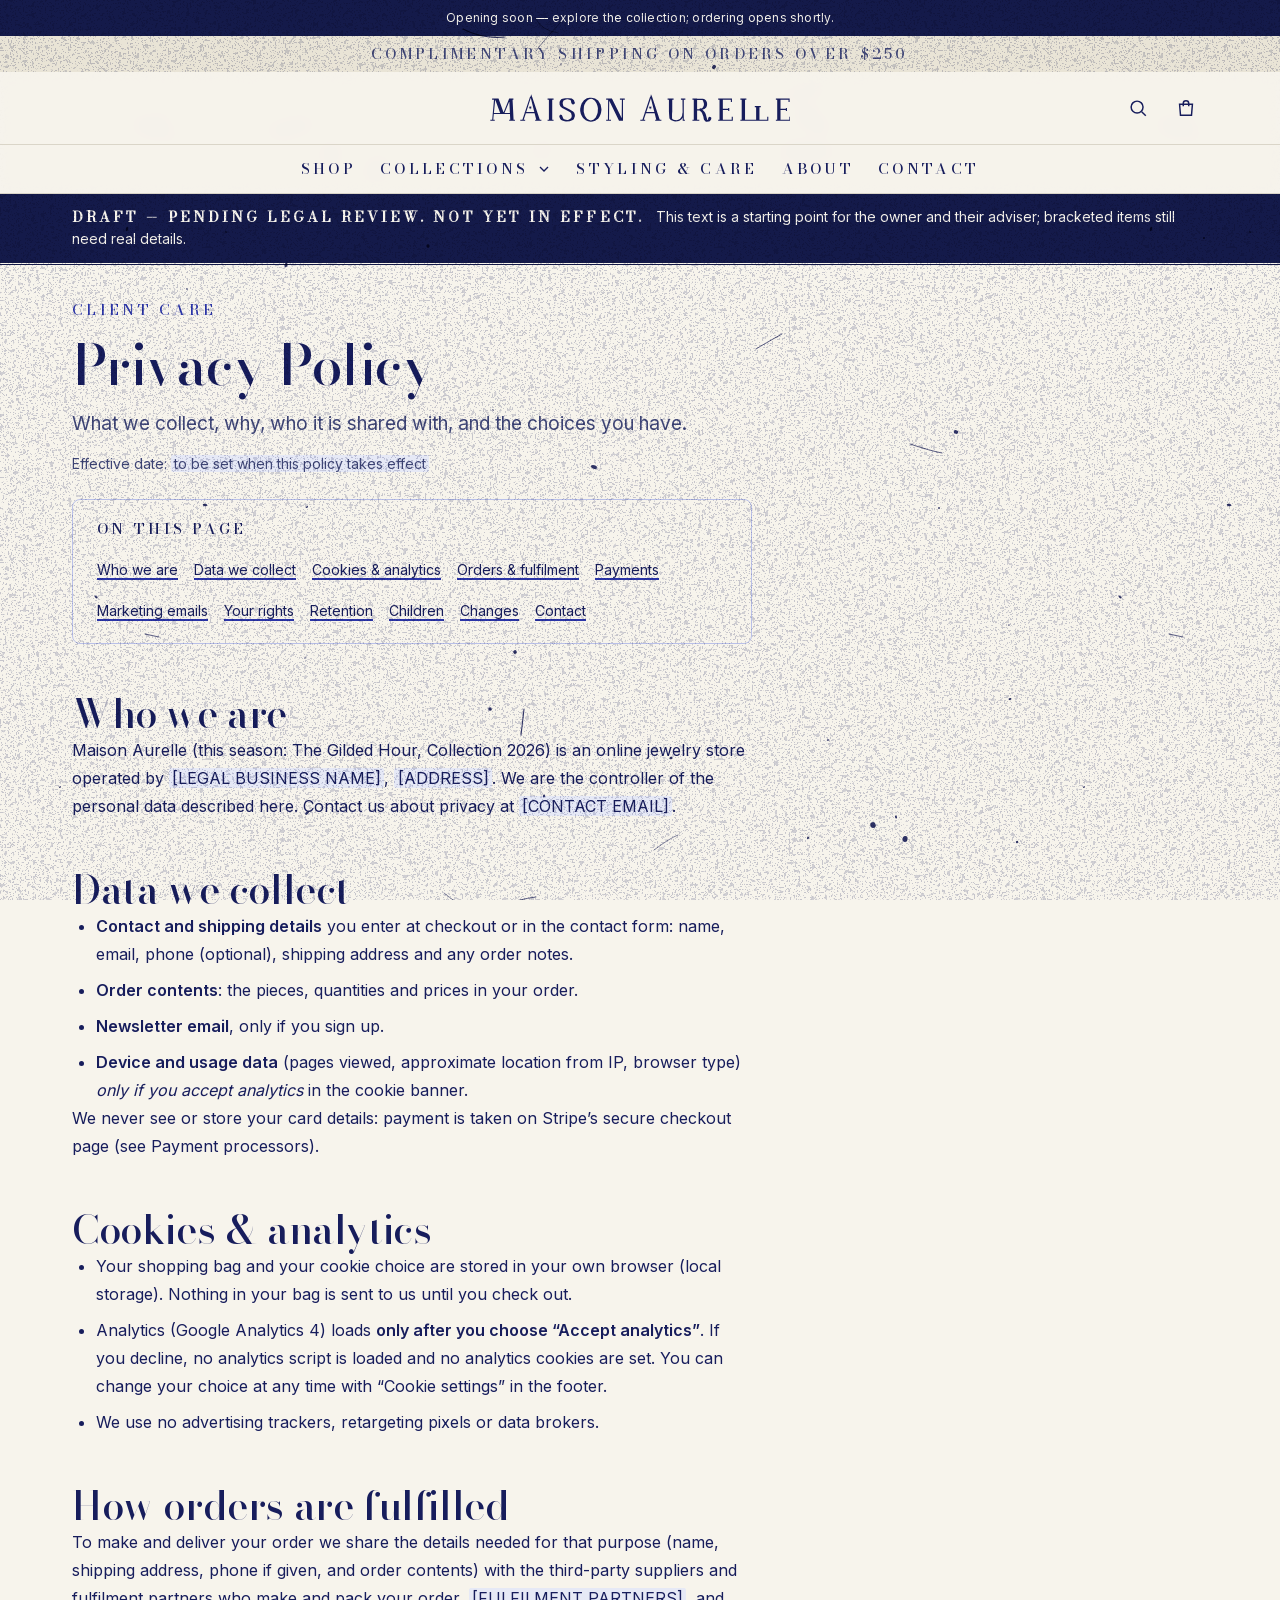
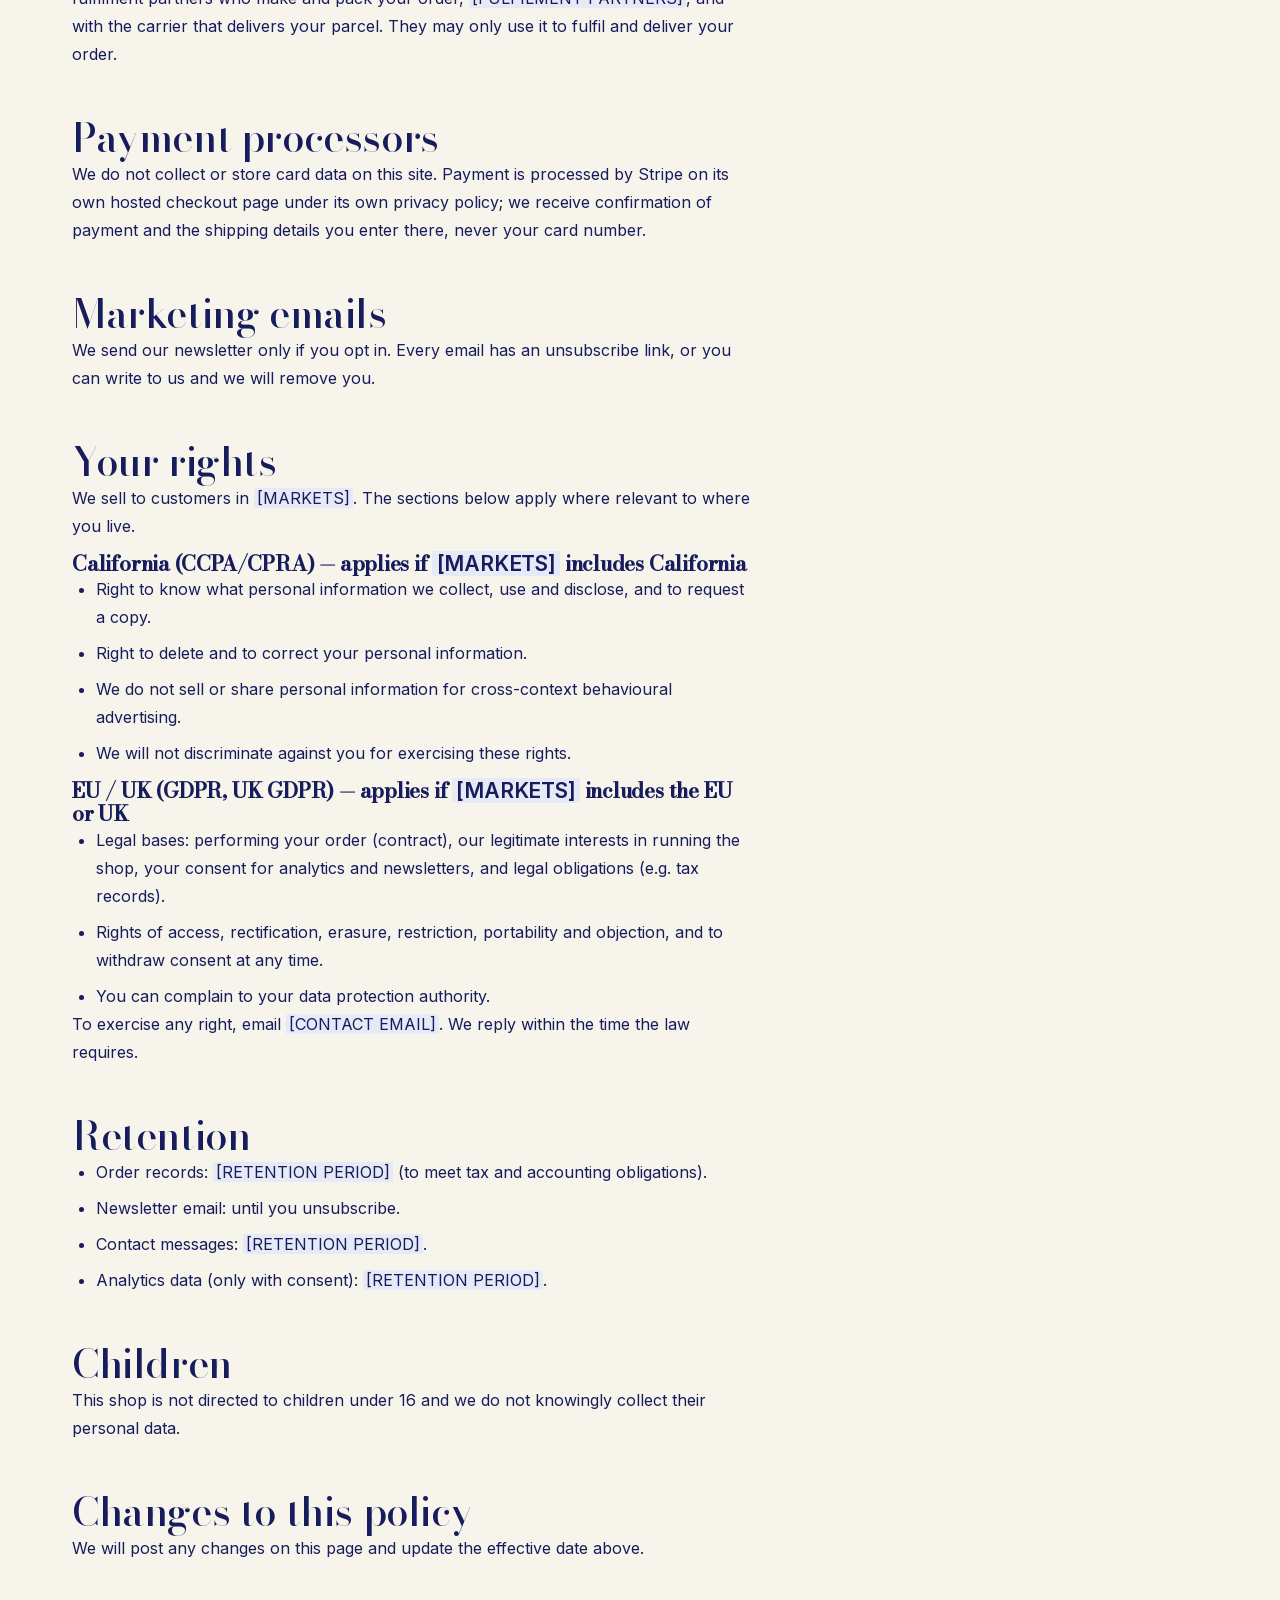
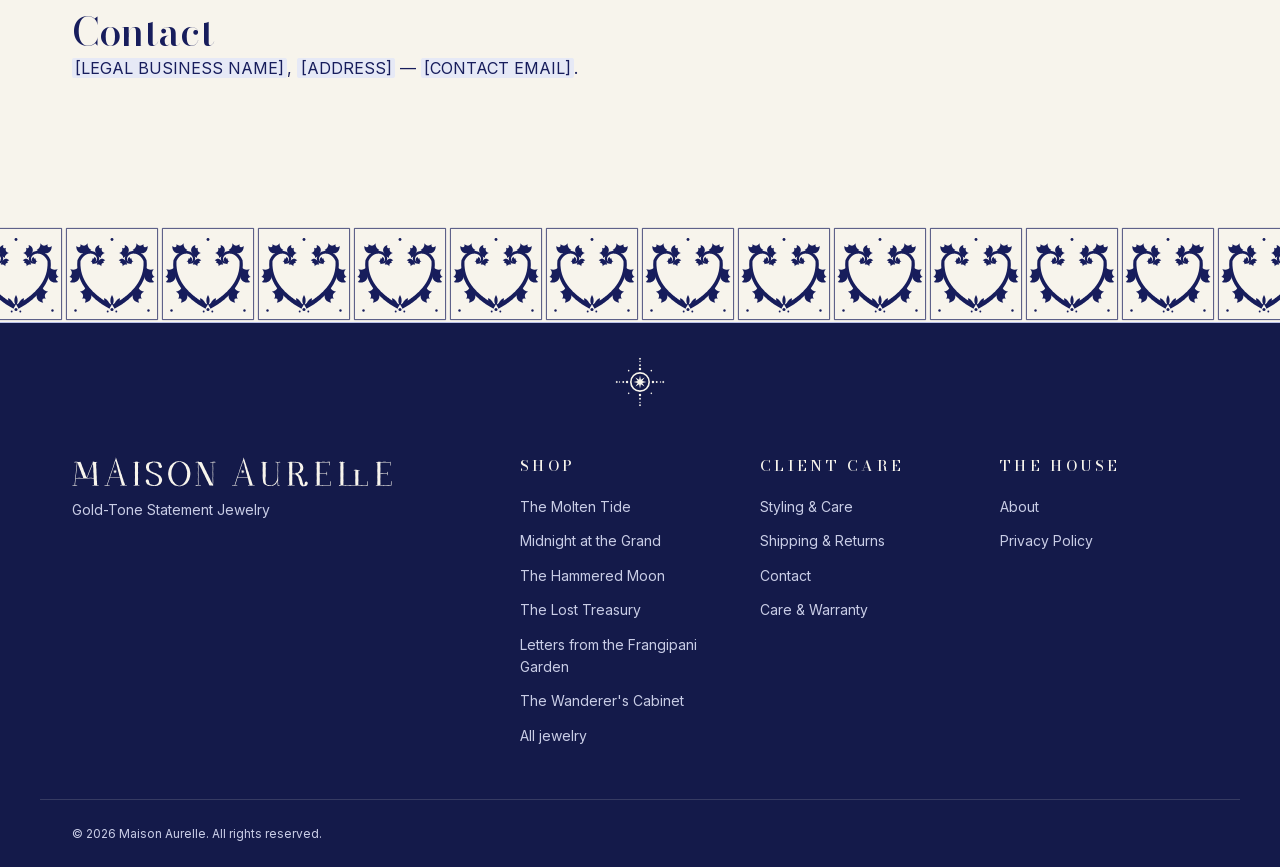
==== commit 050c2b8c: "Site update: copy, pricing, notice bar, alt text, privacy draft Co-Authored-By: Claude Fable 5.1 <no" ====
--- a/privacy.html
+++ b/privacy.html
@@ -139,7 +139,7 @@
         <p class="eyebrow">Client care</p>
         <h1>Privacy Policy</h1>
         <p class="lead">What we collect, why, who it is shared with, and the choices you have.</p>
-        <p class="text-muted text-sm">Effective date: <span data-legal="effectiveDate">[EFFECTIVE DATE]</span></p>
+        <p class="text-muted text-sm">Effective date: <span data-legal="effectiveDate">to be set when this policy takes effect</span></p>
       </div>
 
       <!-- OWNER: review every section with a legal adviser before launch. Bracketed values come from config.legal. -->
@@ -163,24 +163,24 @@
 
         <section id="who" class="policy-section" aria-labelledby="who-title">
           <h2 id="who-title">Who we are</h2>
-          <p><span data-store-name>Maison Aurelle</span> is operated by <span data-legal="businessName">[LEGAL BUSINESS NAME]</span>, <span data-legal="address">[ADDRESS]</span>. We are the controller of the personal data described here. Contact us about privacy at <span data-legal="privacyEmail">[EMAIL]</span>.</p>
+          <p><span data-store-name>Maison Aurelle</span> (this season: The Gilded Hour, Collection 2026) is an online jewelry store operated by <span data-legal="businessName">[LEGAL BUSINESS NAME]</span>, <span data-legal="address">[ADDRESS]</span>. We are the controller of the personal data described here. Contact us about privacy at <span data-legal="privacyEmail">[CONTACT EMAIL]</span>.</p>
         </section>
 
         <section id="collect" class="policy-section" aria-labelledby="collect-title">
           <h2 id="collect-title">Data we collect</h2>
           <ul>
             <li><strong>Contact and shipping details</strong> you enter at checkout or in the contact form: name, email, phone (optional), shipping address and any order notes.</li>
-            <li><strong>Order contents</strong>: the pieces, quantities and prices in your order request.</li>
+            <li><strong>Order contents</strong>: the pieces, quantities and prices in your order.</li>
             <li><strong>Newsletter email</strong>, only if you sign up.</li>
             <li><strong>Device and usage data</strong> (pages viewed, approximate location from IP, browser type) <em>only if you accept analytics</em> in the cookie banner.</li>
           </ul>
-          <p>We do not collect payment card details on this site.</p>
+          <p>We never see or store your card details: payment is taken on Stripe’s secure checkout page (see Payment processors).</p>
         </section>
 
         <section id="cookies" class="policy-section" aria-labelledby="cookies-title">
           <h2 id="cookies-title">Cookies &amp; analytics</h2>
           <ul>
-            <li>Your shopping bag and your cookie choice are stored in your own browser (local storage). They are not sent to us until you place an order.</li>
+            <li>Your shopping bag and your cookie choice are stored in your own browser (local storage). Nothing in your bag is sent to us until you check out.</li>
             <li>Analytics (Google Analytics 4) loads <strong>only after you choose “Accept analytics”</strong>. If you decline, no analytics script is loaded and no analytics cookies are set. You can change your choice at any time with “Cookie settings” in the footer.</li>
             <li>We use no advertising trackers, retargeting pixels or data brokers.</li>
           </ul>
@@ -188,12 +188,12 @@
 
         <section id="fulfilment" class="policy-section" aria-labelledby="fulfilment-title">
           <h2 id="fulfilment-title">How orders are fulfilled</h2>
-          <p>To make and deliver your order we share the details needed for that purpose (name, shipping address, phone if given, and order contents) with our supplier and fulfilment partners, <span data-legal="fulfilmentPartners">[SUPPLIER/FULFILMENT PARTNERS]</span>, and with the carrier that delivers your parcel. They may only use it to fulfil and deliver your order.</p>
+          <p>To make and deliver your order we share the details needed for that purpose (name, shipping address, phone if given, and order contents) with the third-party suppliers and fulfilment partners who make and pack your order, <span data-legal="fulfilmentPartners">[FULFILMENT PARTNERS]</span>, and with the carrier that delivers your parcel. They may only use it to fulfil and deliver your order.</p>
         </section>
 
         <section id="payments" class="policy-section" aria-labelledby="payments-title">
           <h2 id="payments-title">Payment processors</h2>
-          <p>We do not collect or store card data on this site. When payment is arranged it is processed by <span data-legal="paymentProcessor">[PAYMENT PROCESSOR]</span> under its own privacy policy; we receive confirmation of payment, not your card number.</p>
+          <p>We do not collect or store card data on this site. Payment is processed by <span data-legal="paymentProcessor">Stripe</span> on its own hosted checkout page under its own privacy policy; we receive confirmation of payment and the shipping details you enter there, never your card number.</p>
         </section>
 
         <section id="marketing" class="policy-section" aria-labelledby="marketing-title">
@@ -217,7 +217,7 @@
             <li>Rights of access, rectification, erasure, restriction, portability and objection, and to withdraw consent at any time.</li>
             <li>You can complain to your data protection authority.</li>
           </ul>
-          <p>To exercise any right, email <span data-legal="privacyEmail">[EMAIL]</span>. We reply within the time the law requires.</p>
+          <p>To exercise any right, email <span data-legal="privacyEmail">[CONTACT EMAIL]</span>. We reply within the time the law requires.</p>
         </section>
 
         <section id="retention" class="policy-section" aria-labelledby="retention-title">
@@ -242,7 +242,7 @@
 
         <section id="contact" class="policy-section" aria-labelledby="contact-title">
           <h2 id="contact-title">Contact</h2>
-          <p><span data-legal="businessName">[LEGAL BUSINESS NAME]</span>, <span data-legal="address">[ADDRESS]</span> — <span data-legal="privacyEmail">[EMAIL]</span>.</p>
+          <p><span data-legal="businessName">[LEGAL BUSINESS NAME]</span>, <span data-legal="address">[ADDRESS]</span> — <span data-legal="privacyEmail">[CONTACT EMAIL]</span>.</p>
         </section>
       </div>
     </div>
